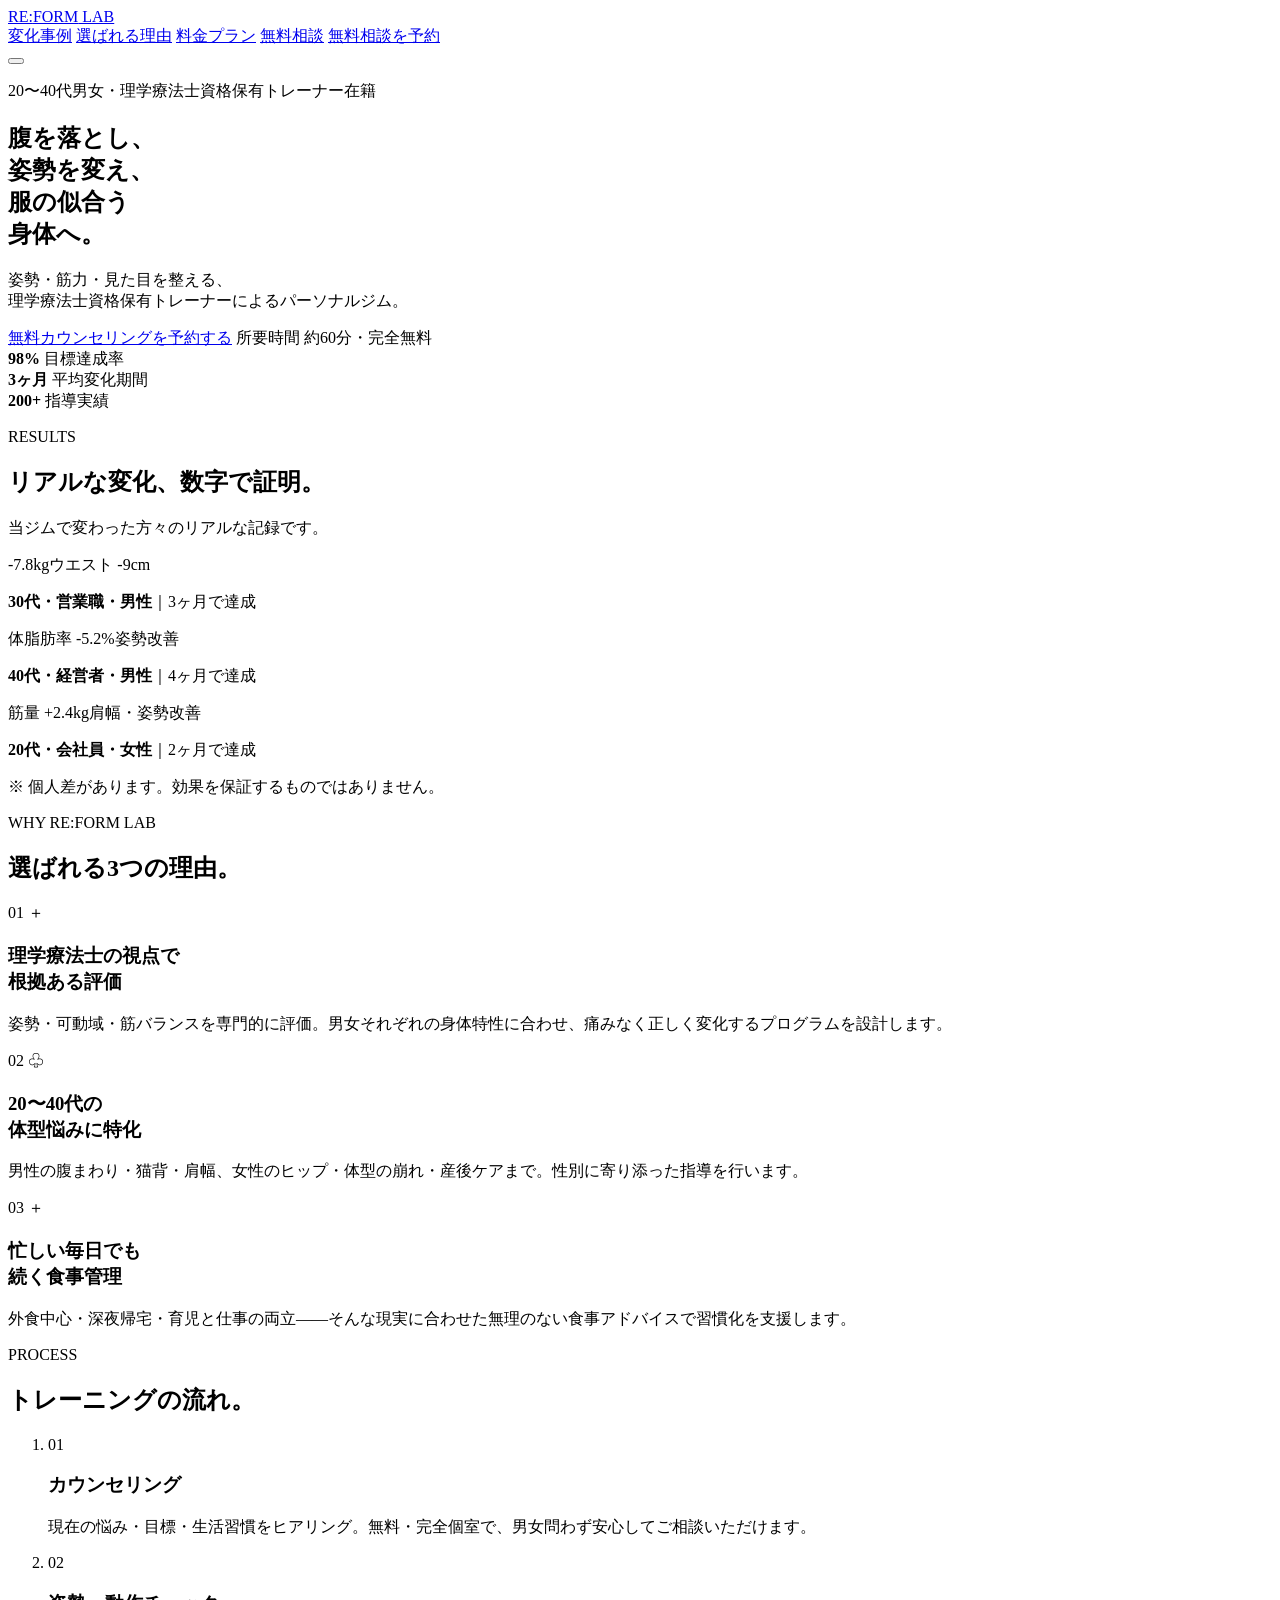
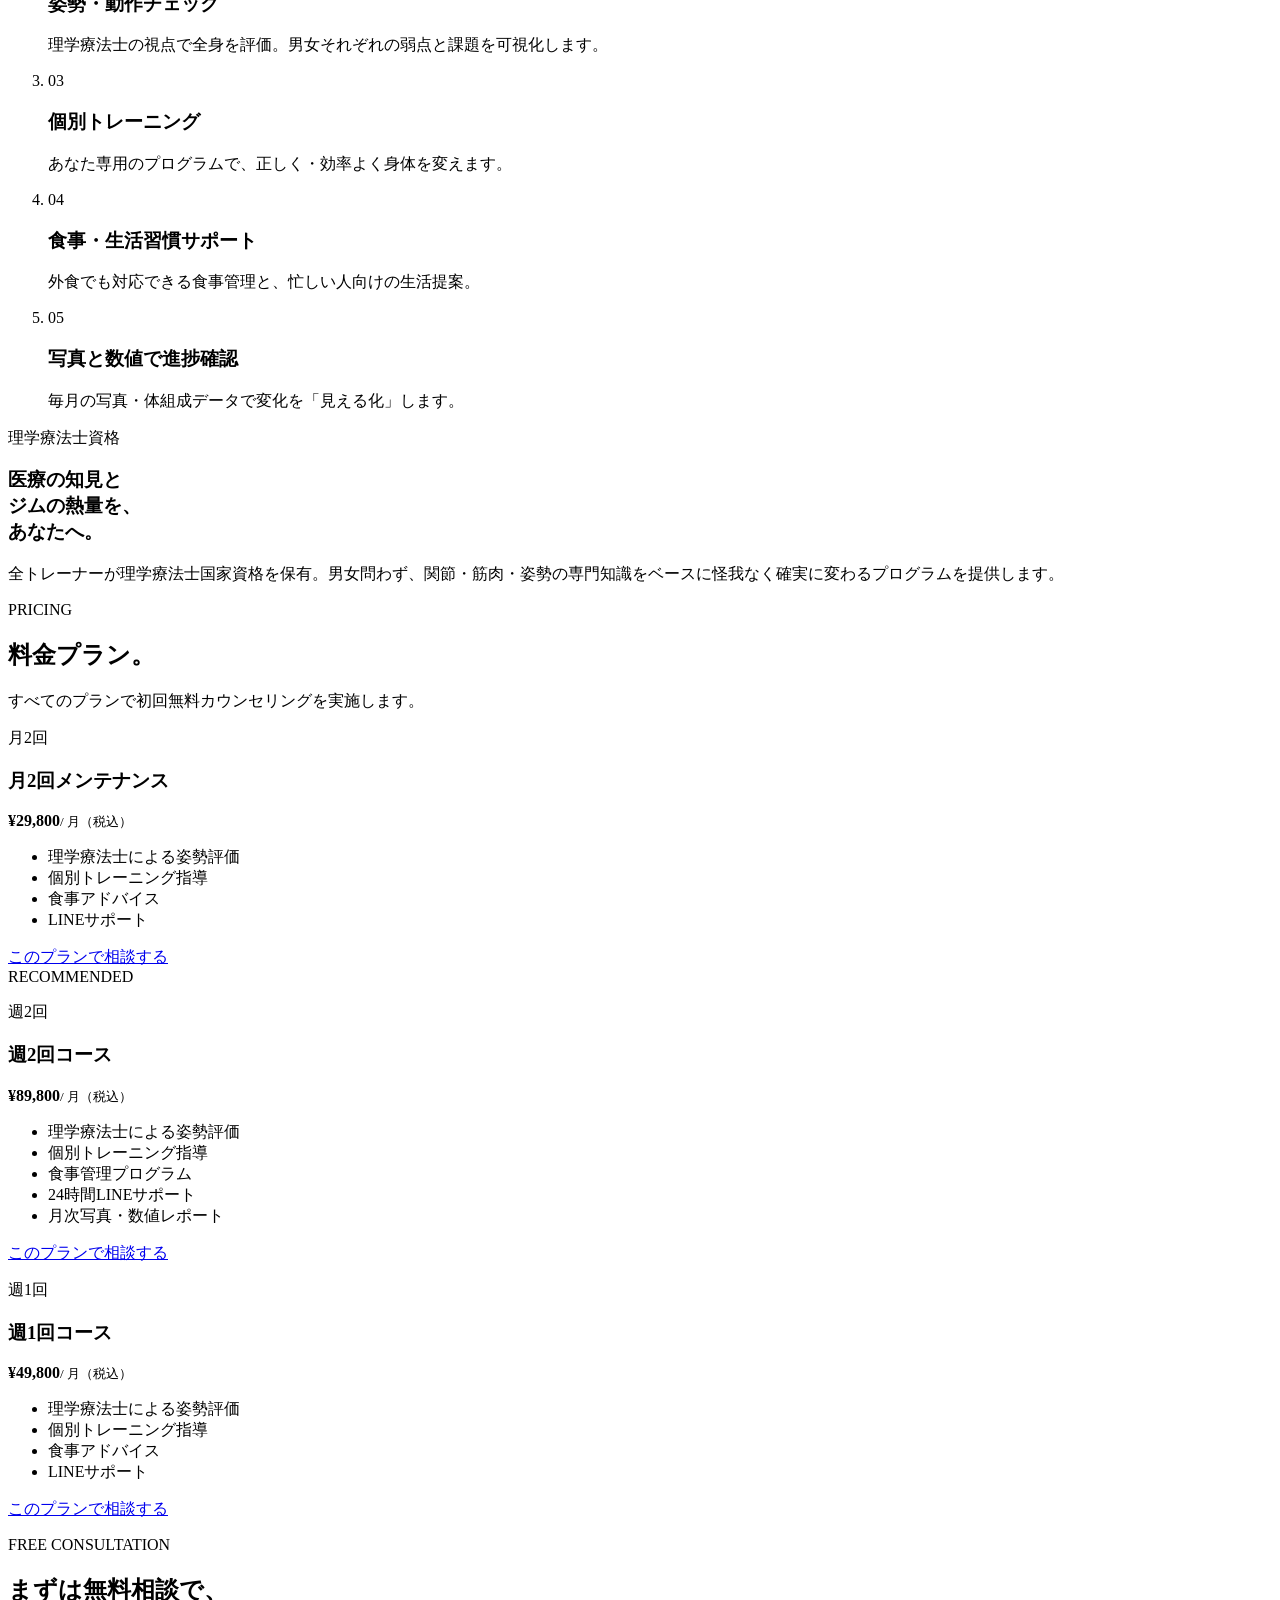
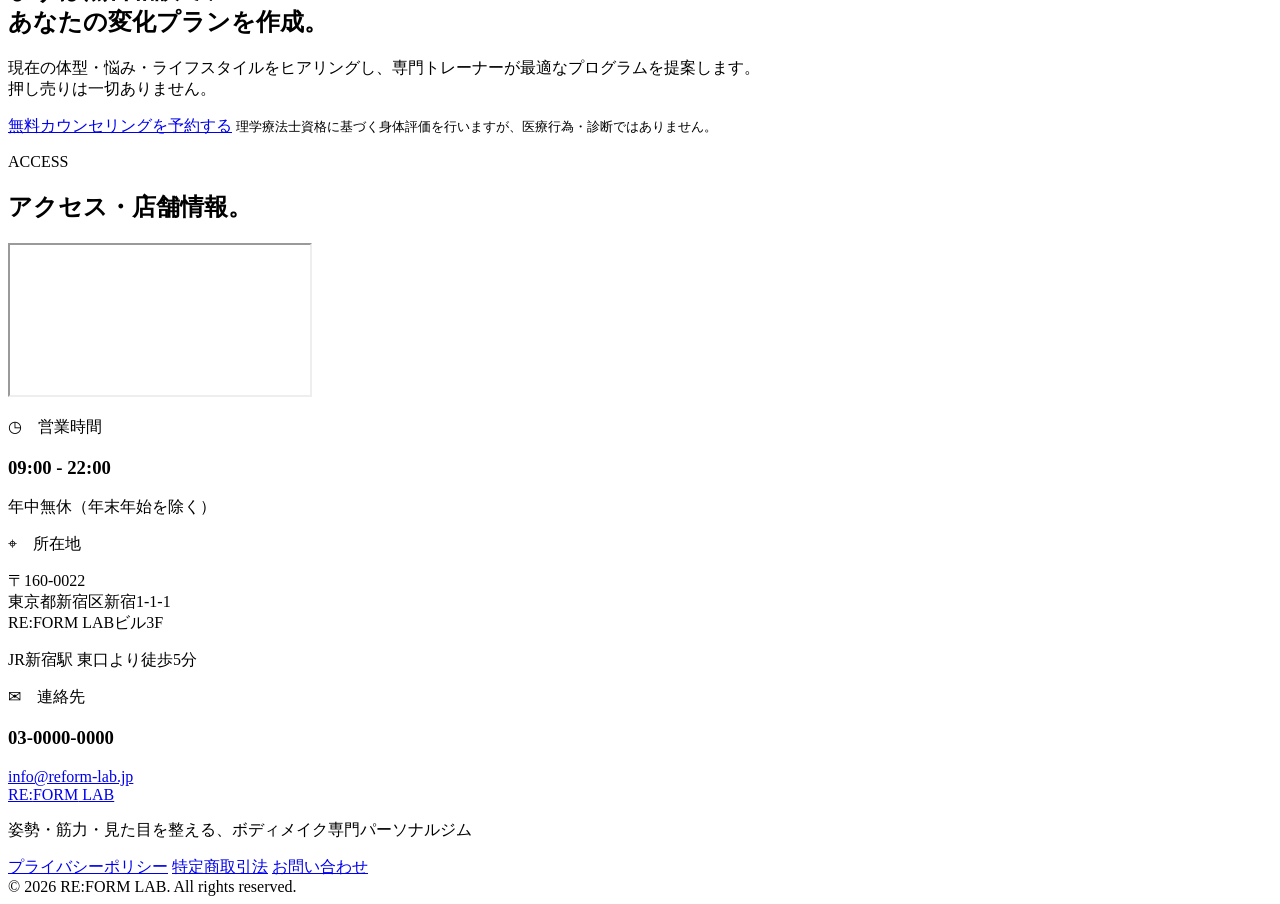
==== index.html @ 12fe6545 "Add files via upload" ====
<!DOCTYPE html>
<html lang="ja">
<head>
  <meta charset="UTF-8">
  <meta name="viewport" content="width=device-width, initial-scale=1.0">
  <title>RE:FORM LAB | パーソナルジム</title>
  <meta name="description" content="姿勢・筋力・見た目を整える、理学療法士資格保有トレーナーによるパーソナルジム。">
  <link rel="preconnect" href="https://fonts.googleapis.com">
  <link rel="preconnect" href="https://fonts.gstatic.com" crossorigin>
  <link href="https://fonts.googleapis.com/css2?family=Noto+Sans+JP:wght@400;500;700;900&display=swap" rel="stylesheet">
  <link rel="stylesheet" href="css/style.css">
</head>

<body>
  <header class="header">
    <div class="header-inner">
      <a class="logo" href="#top">RE:<span>FORM</span> LAB</a>

      <nav class="nav" id="nav">
        <a href="#results">変化事例</a>
        <a href="#reasons">選ばれる理由</a>
        <a href="#pricing">料金プラン</a>
        <a href="#access">無料相談</a>
        <a class="header-cta" href="#contact">無料相談を予約</a>
      </nav>

      <button class="menu-button" id="menuButton" aria-label="メニューを開く" aria-expanded="false">
        <span></span><span></span><span></span>
      </button>
    </div>
  </header>

  <main id="top">
    <!-- HERO -->
    <section class="hero">
      <div class="hero-overlay"></div>
      <div class="container hero-content">
        <p class="hero-label">20〜40代男女・理学療法士資格保有トレーナー在籍</p>
        <h1>
          腹を落とし、<br>
          姿勢を変え、<br>
          <span>服の似合う</span><br>
          身体へ。
        </h1>
        <p class="hero-text">
          姿勢・筋力・見た目を整える、<br>
          理学療法士資格保有トレーナーによるパーソナルジム。
        </p>
        <div class="hero-actions">
          <a class="button button-primary" href="#contact">無料カウンセリングを予約する</a>
          <span>所要時間 約60分・完全無料</span>
        </div>

        <div class="stats">
          <div>
            <strong>98%</strong>
            <span>目標達成率</span>
          </div>
          <div>
            <strong>3ヶ月</strong>
            <span>平均変化期間</span>
          </div>
          <div>
            <strong>200+</strong>
            <span>指導実績</span>
          </div>
        </div>
      </div>
    </section>

    <!-- RESULTS -->
    <section class="section" id="results">
      <div class="container">
        <p class="section-label">RESULTS</p>
        <h2>リアルな変化、数字で証明。</h2>
        <p class="section-lead">当ジムで変わった方々のリアルな記録です。</p>

        <div class="results-grid">
          <article class="result-card result-1">
            <div class="result-image"></div>
            <div class="result-content">
              <div class="badges">
                <span>-7.8kg</span><span>ウエスト -9cm</span>
              </div>
              <p><b>30代・営業職・男性</b>｜3ヶ月で達成</p>
            </div>
          </article>

          <article class="result-card result-2">
            <div class="result-image"></div>
            <div class="result-content">
              <div class="badges">
                <span>体脂肪率 -5.2%</span><span>姿勢改善</span>
              </div>
              <p><b>40代・経営者・男性</b>｜4ヶ月で達成</p>
            </div>
          </article>

          <article class="result-card result-3">
            <div class="result-image"></div>
            <div class="result-content">
              <div class="badges">
                <span>筋量 +2.4kg</span><span>肩幅・姿勢改善</span>
              </div>
              <p><b>20代・会社員・女性</b>｜2ヶ月で達成</p>
            </div>
          </article>
        </div>

        <p class="note">※ 個人差があります。効果を保証するものではありません。</p>
      </div>
    </section>

    <!-- REASONS -->
    <section class="section section-dark" id="reasons">
      <div class="container">
        <p class="section-label">WHY RE:FORM LAB</p>
        <h2>選ばれる3つの理由。</h2>

        <div class="reason-grid">
          <article class="reason-card">
            <span class="reason-number">01</span>
            <span class="reason-icon">＋</span>
            <h3>理学療法士の視点で<br>根拠ある評価</h3>
            <p>姿勢・可動域・筋バランスを専門的に評価。男女それぞれの身体特性に合わせ、痛みなく正しく変化するプログラムを設計します。</p>
          </article>

          <article class="reason-card">
            <span class="reason-number">02</span>
            <span class="reason-icon">♧</span>
            <h3>20〜40代の<br>体型悩みに特化</h3>
            <p>男性の腹まわり・猫背・肩幅、女性のヒップ・体型の崩れ・産後ケアまで。性別に寄り添った指導を行います。</p>
          </article>

          <article class="reason-card">
            <span class="reason-number">03</span>
            <span class="reason-icon">＋</span>
            <h3>忙しい毎日でも<br>続く食事管理</h3>
            <p>外食中心・深夜帰宅・育児と仕事の両立――そんな現実に合わせた無理のない食事アドバイスで習慣化を支援します。</p>
          </article>
        </div>
      </div>
    </section>

    <!-- PROCESS -->
    <section class="section" id="process">
      <div class="container process-wrap">
        <p class="section-label">PROCESS</p>
        <h2>トレーニングの流れ。</h2>

        <ol class="process-list">
          <li class="process-item active">
            <span class="process-number">01</span>
            <div><h3>カウンセリング</h3><p>現在の悩み・目標・生活習慣をヒアリング。無料・完全個室で、男女問わず安心してご相談いただけます。</p></div>
          </li>
          <li class="process-item">
            <span class="process-number">02</span>
            <div><h3>姿勢・動作チェック</h3><p>理学療法士の視点で全身を評価。男女それぞれの弱点と課題を可視化します。</p></div>
          </li>
          <li class="process-item">
            <span class="process-number">03</span>
            <div><h3>個別トレーニング</h3><p>あなた専用のプログラムで、正しく・効率よく身体を変えます。</p></div>
          </li>
          <li class="process-item">
            <span class="process-number">04</span>
            <div><h3>食事・生活習慣サポート</h3><p>外食でも対応できる食事管理と、忙しい人向けの生活提案。</p></div>
          </li>
          <li class="process-item">
            <span class="process-number">05</span>
            <div><h3>写真と数値で進捗確認</h3><p>毎月の写真・体組成データで変化を「見える化」します。</p></div>
          </li>
        </ol>

        <div class="expert-card">
          <div class="expert-image"></div>
          <div class="expert-text">
            <p class="small-label">理学療法士資格</p>
            <h3>医療の知見と<br>ジムの熱量を、<br>あなたへ。</h3>
            <p>全トレーナーが理学療法士国家資格を保有。男女問わず、関節・筋肉・姿勢の専門知識をベースに怪我なく確実に変わるプログラムを提供します。</p>
          </div>
        </div>
      </div>
    </section>

    <!-- PRICING -->
    <section class="section section-gray" id="pricing">
      <div class="container">
        <p class="section-label">PRICING</p>
        <h2>料金プラン。</h2>
        <p class="section-lead">すべてのプランで初回無料カウンセリングを実施します。</p>

        <div class="pricing-grid">
          <article class="price-card">
            <p>月2回</p>
            <h3>月2回メンテナンス</h3>
            <strong>¥29,800</strong><small>/ 月（税込）</small>
            <ul>
              <li>理学療法士による姿勢評価</li>
              <li>個別トレーニング指導</li>
              <li>食事アドバイス</li>
              <li>LINEサポート</li>
            </ul>
            <a class="button button-primary" href="#contact">このプランで相談する</a>
          </article>

          <article class="price-card recommended">
            <span class="recommend">RECOMMENDED</span>
            <p>週2回</p>
            <h3>週2回コース</h3>
            <strong>¥89,800</strong><small>/ 月（税込）</small>
            <ul>
              <li>理学療法士による姿勢評価</li>
              <li>個別トレーニング指導</li>
              <li>食事管理プログラム</li>
              <li>24時間LINEサポート</li>
              <li>月次写真・数値レポート</li>
            </ul>
            <a class="button button-dark" href="#contact">このプランで相談する</a>
          </article>

          <article class="price-card">
            <p>週1回</p>
            <h3>週1回コース</h3>
            <strong>¥49,800</strong><small>/ 月（税込）</small>
            <ul>
              <li>理学療法士による姿勢評価</li>
              <li>個別トレーニング指導</li>
              <li>食事アドバイス</li>
              <li>LINEサポート</li>
            </ul>
            <a class="button button-primary" href="#contact">このプランで相談する</a>
          </article>
        </div>
      </div>
    </section>

    <!-- CTA -->
    <section class="cta-section" id="contact">
      <div class="cta-overlay"></div>
      <div class="container cta-content">
        <p class="section-label">FREE CONSULTATION</p>
        <h2>まずは無料相談で、<br>あなたの変化プランを作成。</h2>
        <p>現在の体型・悩み・ライフスタイルをヒアリングし、専門トレーナーが最適なプログラムを提案します。<br>押し売りは一切ありません。</p>
        <a class="button button-primary" href="mailto:info@reform-lab.jp">無料カウンセリングを予約する</a>
        <small>理学療法士資格に基づく身体評価を行いますが、医療行為・診断ではありません。</small>
      </div>
    </section>

    <!-- ACCESS -->
    <section class="section" id="access">
      <div class="container">
        <p class="section-label">ACCESS</p>
        <h2>アクセス・店舗情報。</h2>

        <div class="access-grid">
          <div class="map">
            <iframe
              title="RE:FORM LAB 周辺地図"
              src="https://www.google.com/maps?q=東京都新宿区新宿1-1-1&output=embed"
              loading="lazy">
            </iframe>
          </div>

          <div class="access-info">
            <div class="info-block">
              <p class="info-label">◷　営業時間</p>
              <h3>09:00 - 22:00</h3>
              <p>年中無休（年末年始を除く）</p>
            </div>
            <div class="info-block">
              <p class="info-label">⌖　所在地</p>
              <p class="address">〒160-0022<br>東京都新宿区新宿1-1-1<br>RE:FORM LABビル3F</p>
              <p>JR新宿駅 東口より徒歩5分</p>
            </div>
            <div class="info-block">
              <p class="info-label">✉　連絡先</p>
              <h3>03-0000-0000</h3>
              <a href="mailto:info@reform-lab.jp">info@reform-lab.jp</a>
            </div>
          </div>
        </div>
      </div>
    </section>
  </main>

  <footer class="footer">
    <div class="container footer-inner">
      <div>
        <a class="logo" href="#top">RE:<span>FORM</span> LAB</a>
        <p>姿勢・筋力・見た目を整える、ボディメイク専門パーソナルジム</p>
      </div>
      <nav>
        <a href="#">プライバシーポリシー</a>
        <a href="#">特定商取引法</a>
        <a href="#contact">お問い合わせ</a>
      </nav>
    </div>
    <div class="container copyright">© 2026 RE:FORM LAB. All rights reserved.</div>
  </footer>

  <script src="js/script.js"></script>
</body>
</html>
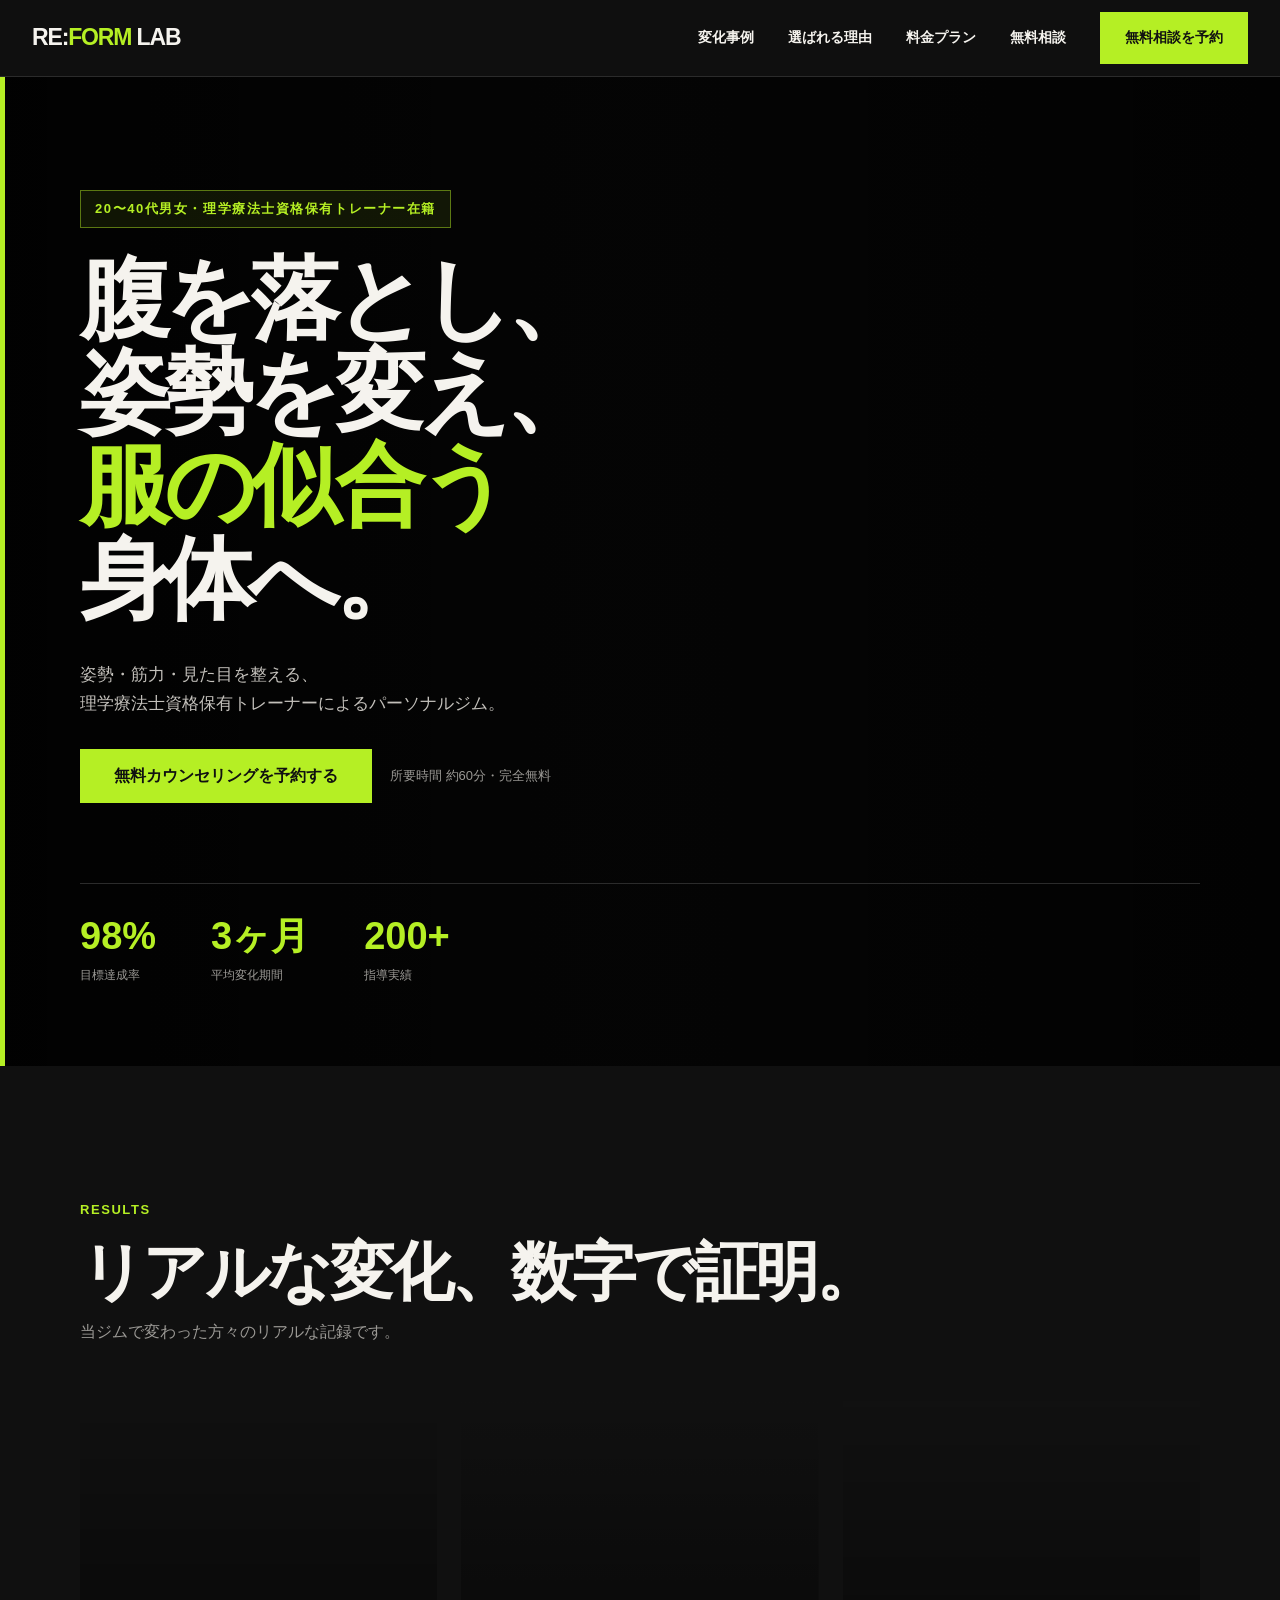
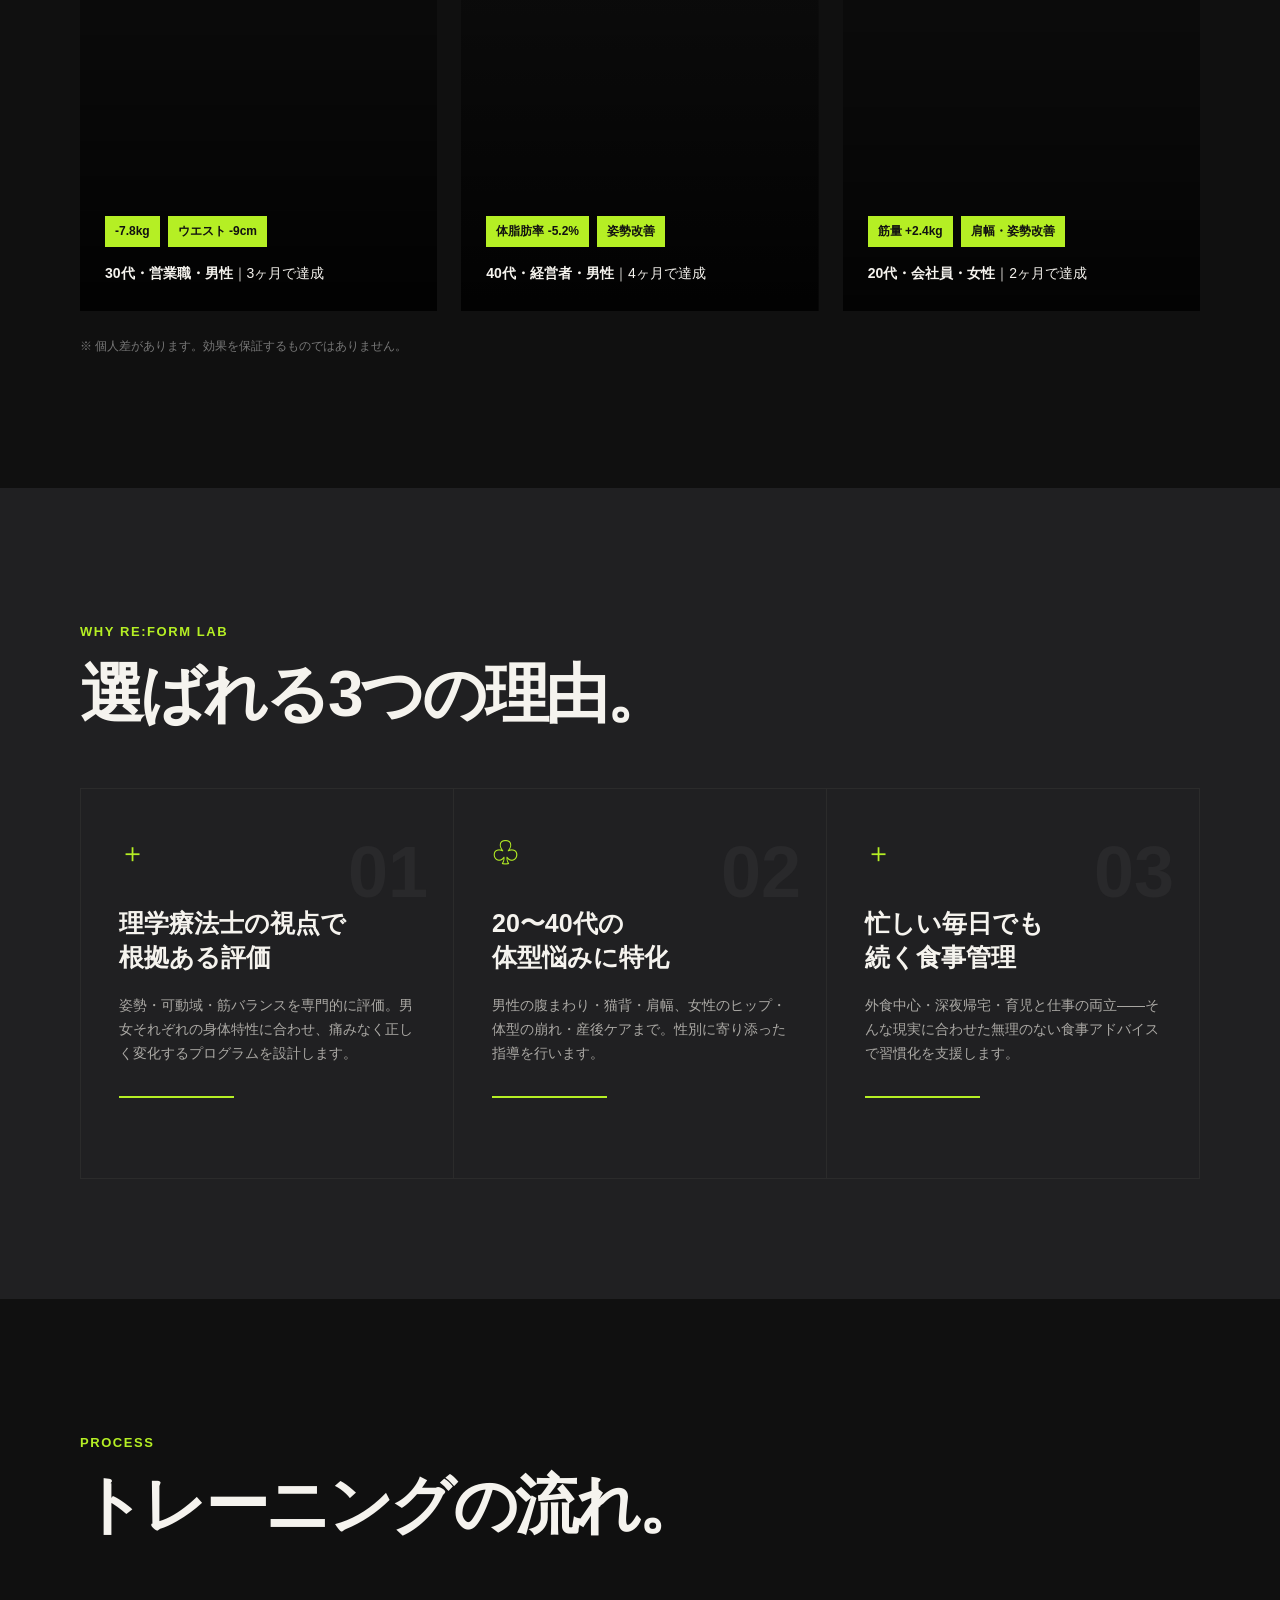
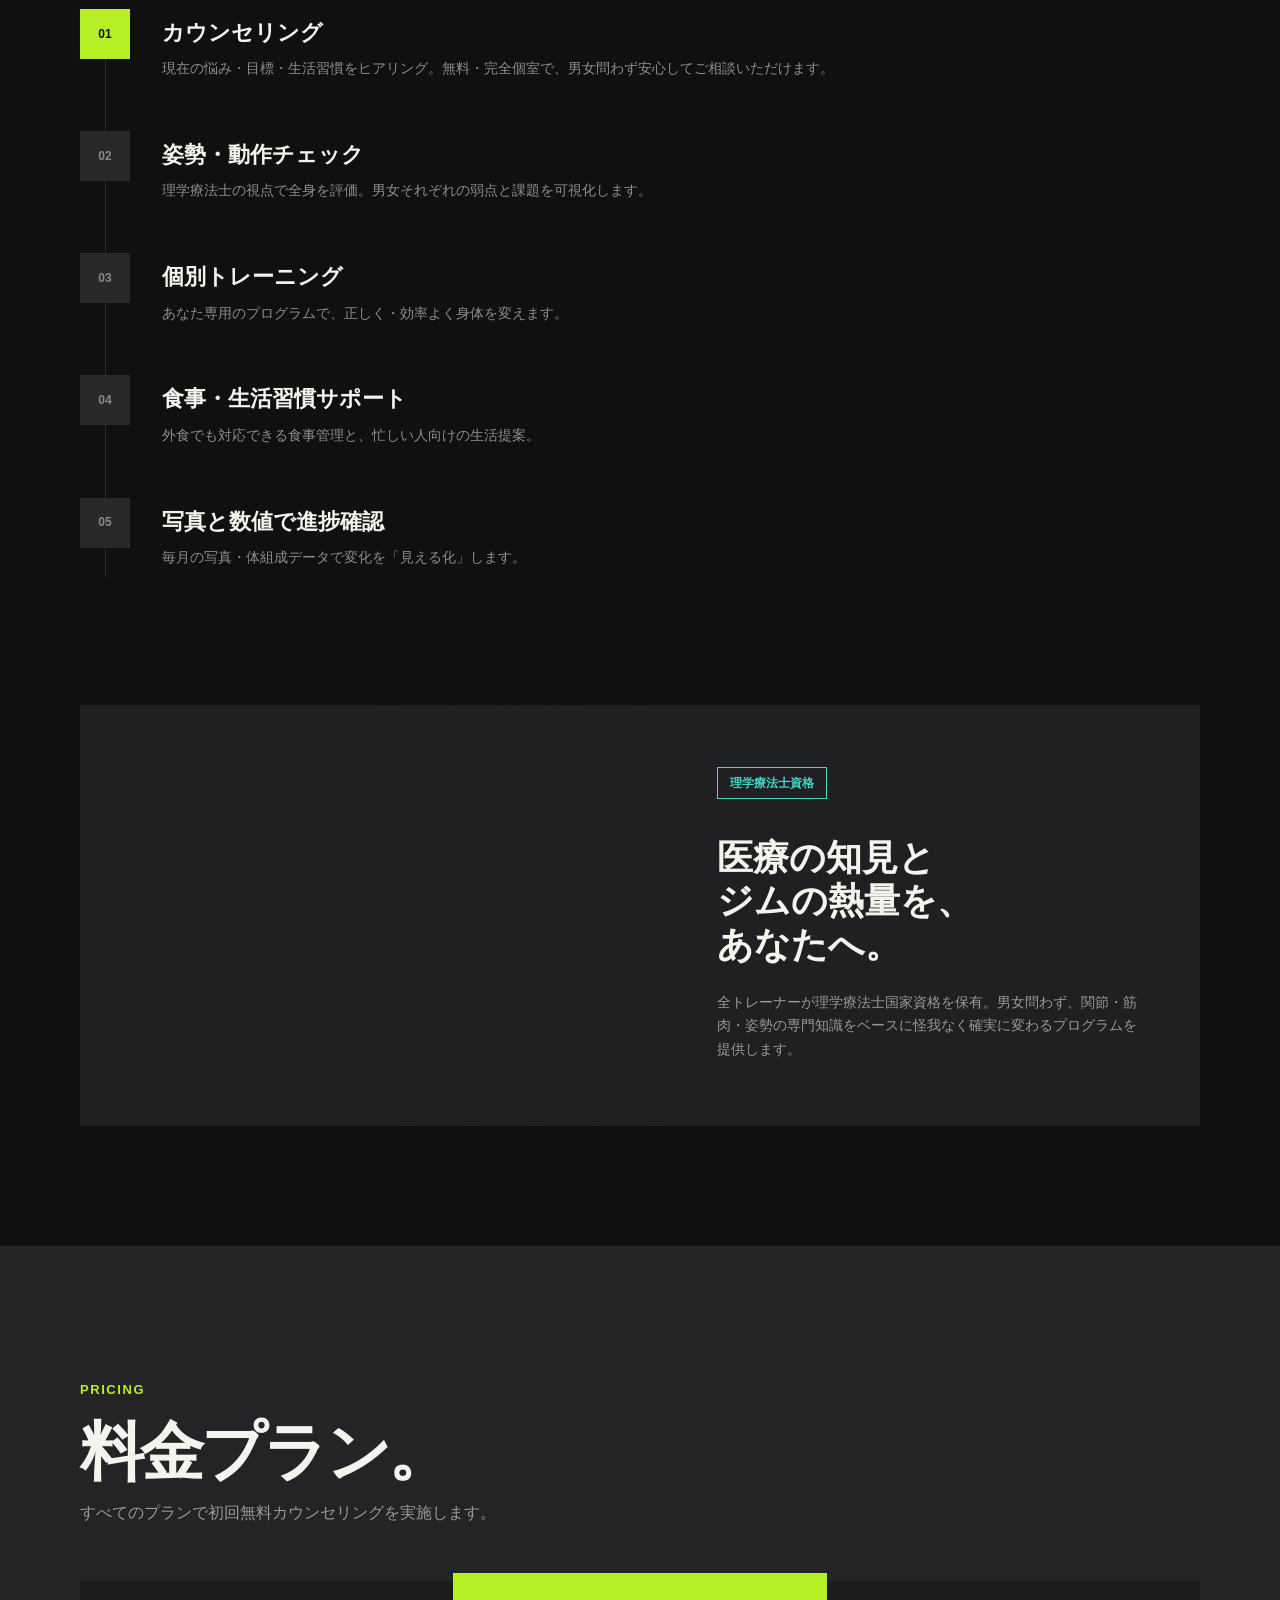
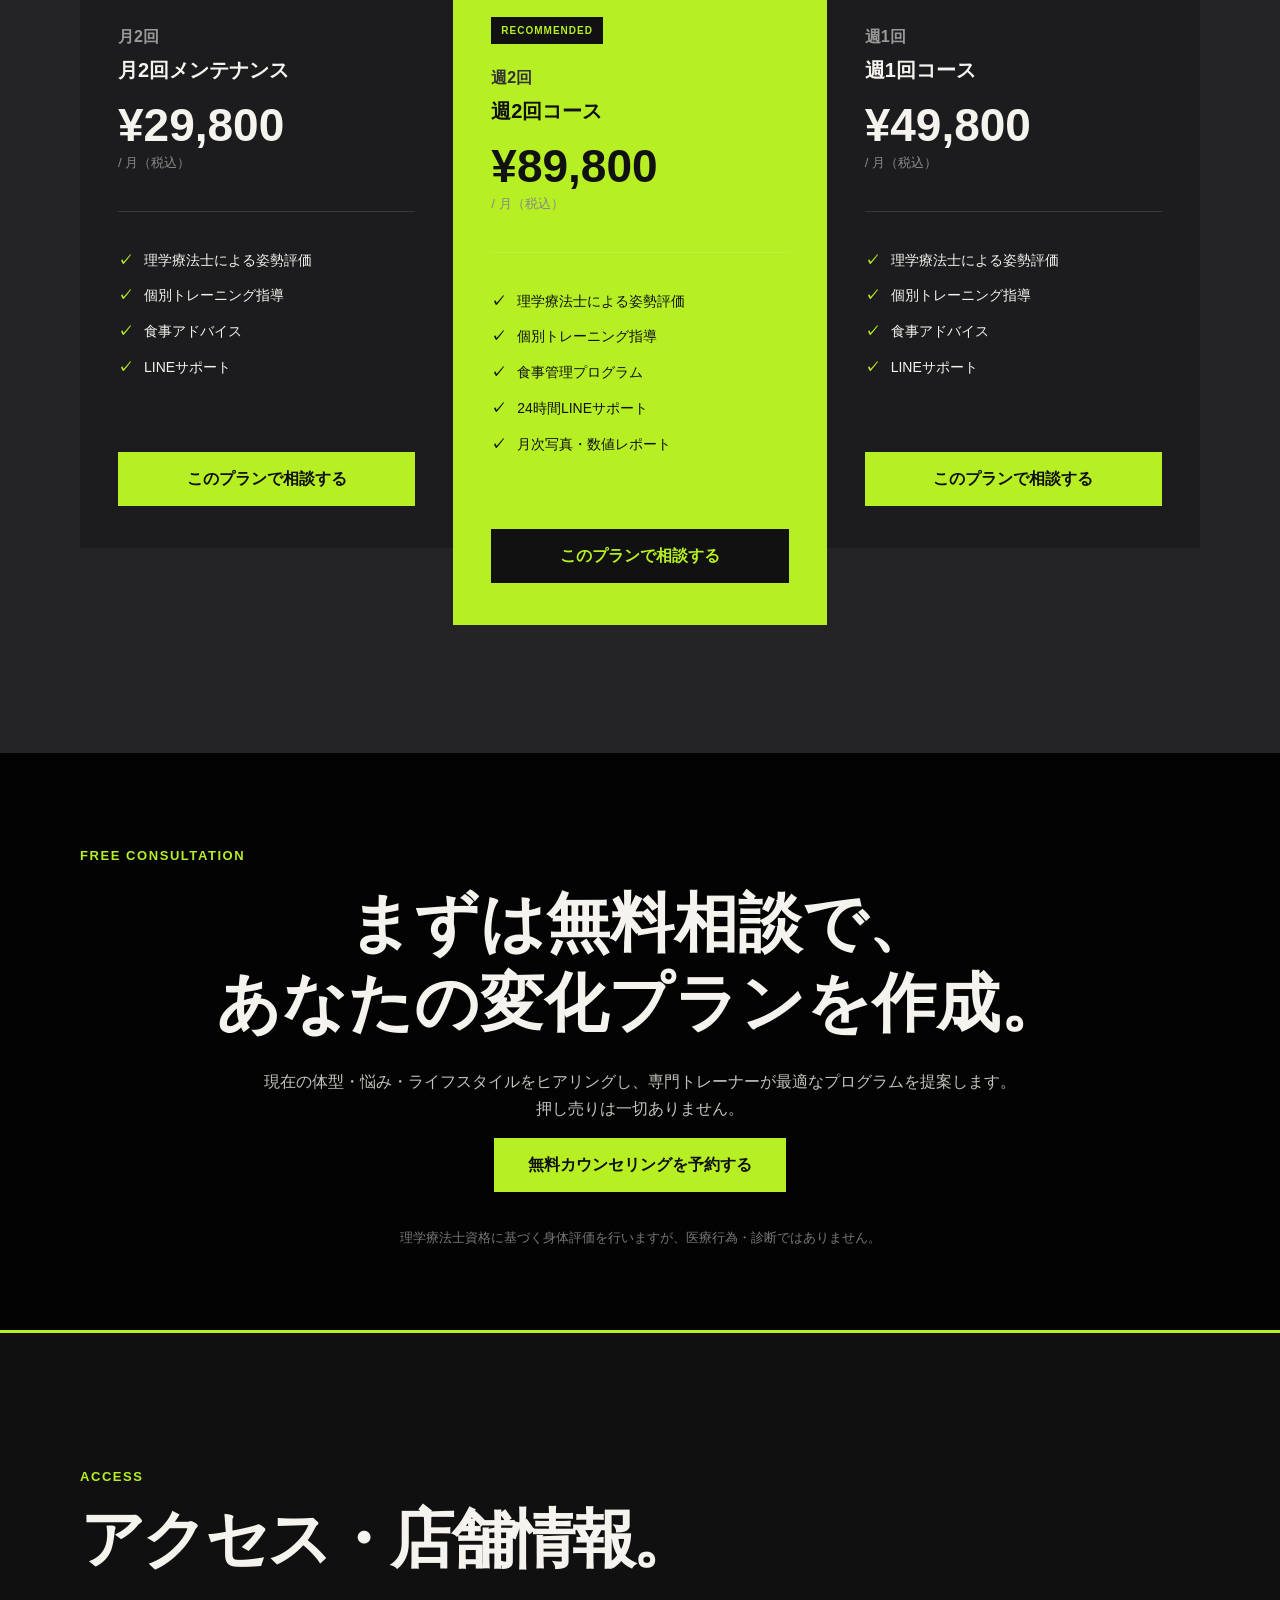
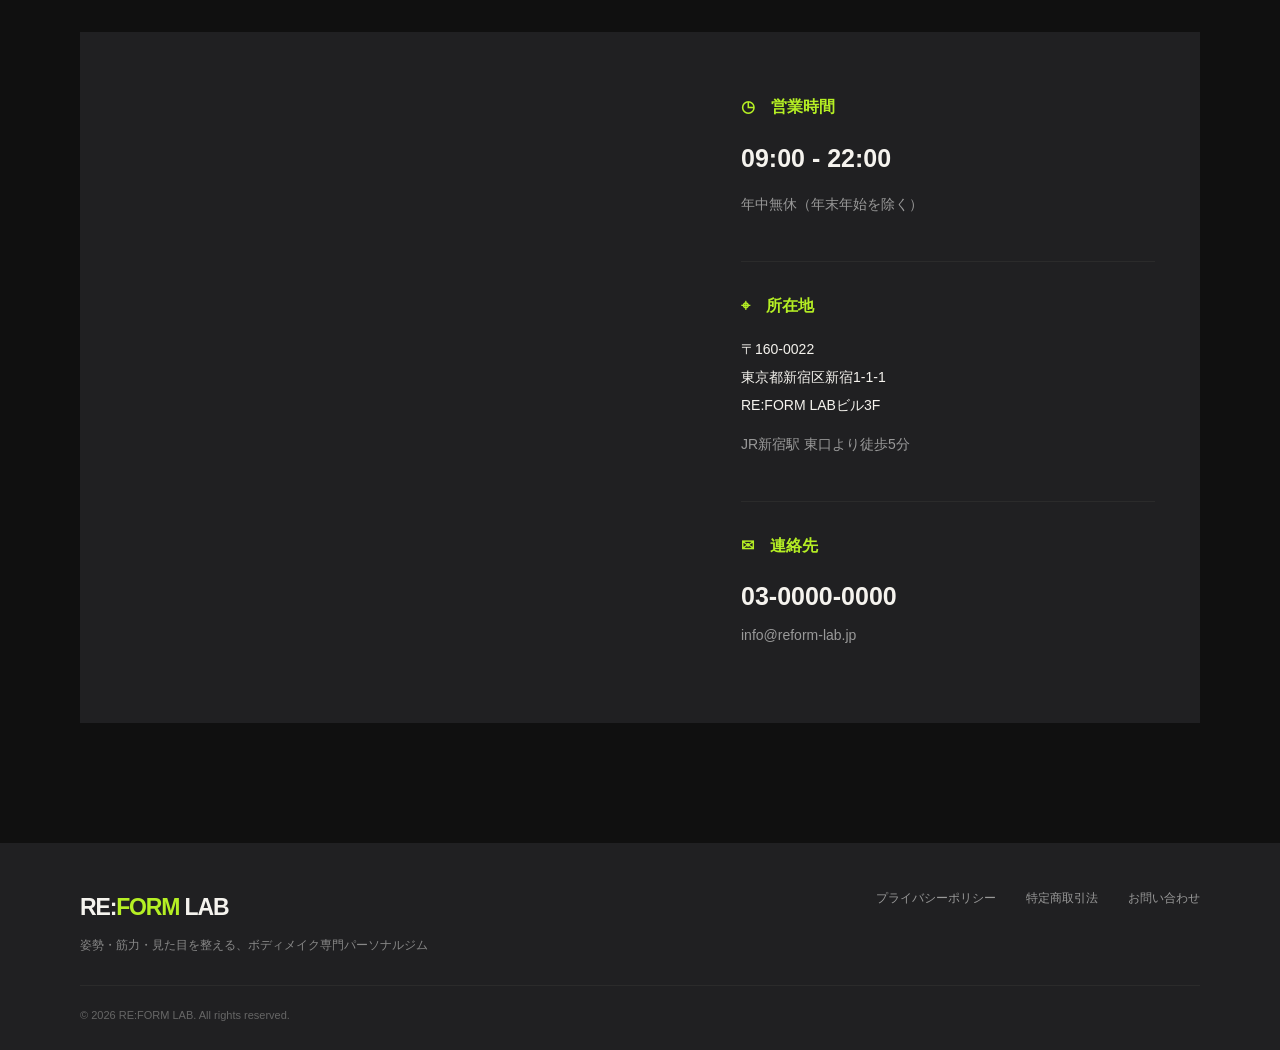
==== commit c34bea2e: "Fix CSS stylesheet path for GitHub Pages" ====
--- a/index.html
+++ b/index.html
@@ -8,7 +8,7 @@
   <link rel="preconnect" href="https://fonts.googleapis.com">
   <link rel="preconnect" href="https://fonts.gstatic.com" crossorigin>
   <link href="https://fonts.googleapis.com/css2?family=Noto+Sans+JP:wght@400;500;700;900&display=swap" rel="stylesheet">
-  <link rel="stylesheet" href="css/style.css">
+  <link rel="stylesheet" href="style.css">
 </head>
 
 <body>
--- a/style.css
+++ b/style.css
@@ -0,0 +1,873 @@
+@charset "UTF-8";
+
+:root {
+  --black: #101010;
+  --dark: #151515;
+  --gray: #202022;
+  --line: #2b2b2b;
+  --white: #f5f3ee;
+  --muted: #9b9995;
+  --lime: #b5ef24;
+  --max: 1120px;
+}
+
+* {
+  box-sizing: border-box;
+}
+
+html {
+  scroll-behavior: smooth;
+}
+
+body {
+  margin: 0;
+  color: var(--white);
+  background: var(--black);
+  font-family: "Noto Sans JP", sans-serif;
+  line-height: 1.7;
+}
+
+a {
+  color: inherit;
+  text-decoration: none;
+}
+
+img {
+  max-width: 100%;
+}
+
+.header {
+  position: sticky;
+  top: 0;
+  z-index: 1000;
+  background: rgba(16, 16, 16, .96);
+  border-bottom: 1px solid var(--line);
+}
+
+.header-inner {
+  max-width: 1280px;
+  min-height: 76px;
+  margin: 0 auto;
+  padding: 0 32px;
+  display: flex;
+  align-items: center;
+  justify-content: space-between;
+}
+
+.logo {
+  font-size: 23px;
+  font-weight: 900;
+  letter-spacing: -.05em;
+}
+
+.logo span {
+  color: var(--lime);
+}
+
+.nav {
+  display: flex;
+  align-items: center;
+  gap: 34px;
+  font-size: 14px;
+  font-weight: 700;
+}
+
+.nav a {
+  transition: opacity .2s;
+}
+
+.nav a:hover {
+  opacity: .65;
+}
+
+.header-cta {
+  padding: 14px 25px;
+  color: #111;
+  background: var(--lime);
+}
+
+.menu-button {
+  display: none;
+  width: 42px;
+  height: 42px;
+  padding: 8px;
+  border: 0;
+  background: transparent;
+  cursor: pointer;
+}
+
+.menu-button span {
+  display: block;
+  height: 2px;
+  margin: 6px 0;
+  background: var(--white);
+}
+
+.container {
+  width: min(calc(100% - 64px), var(--max));
+  margin: 0 auto;
+}
+
+.hero {
+  position: relative;
+  min-height: 900px;
+  display: flex;
+  align-items: center;
+  overflow: hidden;
+  background:
+    linear-gradient(90deg, rgba(0,0,0,.92) 0%, rgba(0,0,0,.72) 48%, rgba(0,0,0,.88) 100%),
+    url("https://images.unsplash.com/photo-1534438327276-14e5300c3a48?auto=format&fit=crop&w=2000&q=85") center/cover;
+}
+
+.hero::before {
+  content: "";
+  position: absolute;
+  left: 0;
+  top: 0;
+  bottom: 0;
+  width: 5px;
+  background: var(--lime);
+}
+
+.hero-content {
+  position: relative;
+  z-index: 1;
+  padding: 100px 0 80px;
+}
+
+.hero-label,
+.section-label {
+  width: fit-content;
+  color: var(--lime);
+  font-size: 13px;
+  font-weight: 900;
+  letter-spacing: .12em;
+}
+
+.hero-label {
+  margin-bottom: 25px;
+  padding: 7px 14px;
+  border: 1px solid rgba(181,239,36,.45);
+  background: rgba(181,239,36,.08);
+}
+
+.hero h1 {
+  margin: 0;
+  max-width: 720px;
+  font-size: clamp(54px, 7vw, 92px);
+  line-height: 1.04;
+  letter-spacing: -.065em;
+  font-weight: 900;
+}
+
+.hero h1 span {
+  color: var(--lime);
+}
+
+.hero-text {
+  margin: 35px 0 30px;
+  color: #c3c0bb;
+  font-size: 17px;
+}
+
+.hero-actions {
+  display: flex;
+  align-items: center;
+  gap: 18px;
+}
+
+.hero-actions > span {
+  color: var(--muted);
+  font-size: 13px;
+}
+
+.button {
+  display: inline-flex;
+  min-height: 54px;
+  padding: 0 34px;
+  align-items: center;
+  justify-content: center;
+  border: 0;
+  font-weight: 900;
+  transition: transform .2s, opacity .2s;
+}
+
+.button:hover {
+  transform: translateY(-2px);
+  opacity: .9;
+}
+
+.button-primary {
+  color: #101010;
+  background: var(--lime);
+}
+
+.button-dark {
+  color: var(--lime);
+  background: #111;
+}
+
+.stats {
+  display: flex;
+  gap: 55px;
+  margin-top: 80px;
+  padding-top: 30px;
+  border-top: 1px solid var(--line);
+}
+
+.stats div {
+  display: flex;
+  flex-direction: column;
+}
+
+.stats strong {
+  color: var(--lime);
+  font-size: 38px;
+  line-height: 1.2;
+  font-weight: 900;
+}
+
+.stats span {
+  margin-top: 6px;
+  color: var(--muted);
+  font-size: 12px;
+}
+
+.section {
+  padding: 120px 0;
+  background: var(--black);
+}
+
+.section-dark {
+  background: #202022;
+}
+
+.section-gray {
+  background: #242426;
+}
+
+.section h2 {
+  margin: 8px 0 8px;
+  font-size: clamp(40px, 5vw, 68px);
+  line-height: 1.2;
+  letter-spacing: -.055em;
+  font-weight: 900;
+}
+
+.section-lead {
+  margin: 0 0 48px;
+  color: var(--muted);
+}
+
+.results-grid {
+  display: grid;
+  grid-template-columns: repeat(3, 1fr);
+  gap: 24px;
+  margin-top: 55px;
+}
+
+.result-card {
+  min-height: 510px;
+  position: relative;
+  overflow: hidden;
+  background: #111;
+}
+
+.result-image {
+  position: absolute;
+  inset: 0;
+  background-position: center;
+  background-size: cover;
+  transition: transform .4s;
+}
+
+.result-card:hover .result-image {
+  transform: scale(1.04);
+}
+
+.result-1 .result-image {
+  background-image: linear-gradient(to top, rgba(0,0,0,.9), rgba(0,0,0,.05)), url("https://images.unsplash.com/photo-1583454110551-21f2fa2afe61?auto=format&fit=crop&w=1000&q=85");
+}
+
+.result-2 .result-image {
+  background-image: linear-gradient(to top, rgba(0,0,0,.9), rgba(0,0,0,.05)), url("https://images.unsplash.com/photo-1581009146145-b5ef050c2e1a?auto=format&fit=crop&w=1000&q=85");
+}
+
+.result-3 .result-image {
+  background-image: linear-gradient(to top, rgba(0,0,0,.82), rgba(0,0,0,.02)), url("https://images.unsplash.com/photo-1518611012118-696072aa579a?auto=format&fit=crop&w=1000&q=85");
+}
+
+.result-content {
+  position: absolute;
+  left: 25px;
+  right: 25px;
+  bottom: 25px;
+}
+
+.badges {
+  display: flex;
+  flex-wrap: wrap;
+  gap: 8px;
+}
+
+.badges span {
+  padding: 5px 10px;
+  color: #111;
+  background: var(--lime);
+  font-size: 12px;
+  font-weight: 900;
+}
+
+.result-content p {
+  margin: 15px 0 0;
+  font-size: 14px;
+}
+
+.note {
+  margin-top: 25px;
+  color: #777;
+  font-size: 12px;
+}
+
+.reason-grid {
+  display: grid;
+  grid-template-columns: repeat(3, 1fr);
+  margin-top: 55px;
+  border-top: 1px solid var(--line);
+  border-left: 1px solid var(--line);
+}
+
+.reason-card {
+  position: relative;
+  min-height: 390px;
+  padding: 42px 38px;
+  border-right: 1px solid var(--line);
+  border-bottom: 1px solid var(--line);
+}
+
+.reason-number {
+  position: absolute;
+  top: 22px;
+  right: 25px;
+  color: #29292b;
+  font-size: 72px;
+  font-weight: 900;
+}
+
+.reason-icon {
+  position: relative;
+  display: block;
+  width: 32px;
+  color: var(--lime);
+  font-size: 27px;
+}
+
+.reason-card h3 {
+  position: relative;
+  margin: 30px 0 20px;
+  font-size: 25px;
+  line-height: 1.35;
+}
+
+.reason-card p {
+  color: #aaa8a4;
+  font-size: 14px;
+}
+
+.reason-card::after {
+  content: "";
+  display: block;
+  width: 115px;
+  height: 2px;
+  margin-top: 30px;
+  background: var(--lime);
+}
+
+.process-wrap {
+  max-width: 1120px;
+}
+
+.process-list {
+  position: relative;
+  margin: 50px 0 100px;
+  padding: 0;
+  list-style: none;
+}
+
+.process-list::before {
+  content: "";
+  position: absolute;
+  left: 25px;
+  top: 28px;
+  bottom: 28px;
+  width: 1px;
+  background: var(--line);
+}
+
+.process-item {
+  position: relative;
+  display: grid;
+  grid-template-columns: 54px 1fr;
+  gap: 28px;
+  padding: 15px 0 35px;
+}
+
+.process-number {
+  position: relative;
+  z-index: 1;
+  width: 50px;
+  height: 50px;
+  display: grid;
+  place-items: center;
+  color: #888;
+  background: #29292b;
+  font-size: 12px;
+  font-weight: 900;
+}
+
+.process-item.active .process-number {
+  color: #111;
+  background: var(--lime);
+}
+
+.process-item h3 {
+  margin: 5px 0 6px;
+  font-size: 22px;
+}
+
+.process-item p {
+  margin: 0;
+  color: #8f8d89;
+  font-size: 14px;
+}
+
+.expert-card {
+  display: grid;
+  grid-template-columns: 1.1fr 1fr;
+  min-height: 410px;
+  background: #202022;
+}
+
+.expert-image {
+  min-height: 410px;
+  background:
+    linear-gradient(90deg, transparent 50%, rgba(32,32,34,.15)),
+    url("https://images.unsplash.com/photo-1583454110551-21f2fa2afe61?auto=format&fit=crop&w=1400&q=85") center/cover;
+}
+
+.expert-text {
+  padding: 50px;
+}
+
+.small-label {
+  display: inline-block;
+  padding: 5px 12px;
+  color: #42d8c5;
+  border: 1px solid #42d8c5;
+  font-size: 12px;
+  font-weight: 700;
+}
+
+.expert-text h3 {
+  margin: 25px 0;
+  font-size: 36px;
+  line-height: 1.2;
+}
+
+.expert-text > p:last-child {
+  color: #999;
+  font-size: 14px;
+}
+
+.pricing-grid {
+  display: grid;
+  grid-template-columns: repeat(3, 1fr);
+  align-items: start;
+  margin-top: 55px;
+}
+
+.price-card {
+  padding: 42px 38px;
+  background: #1c1c1e;
+}
+
+.price-card.recommended {
+  color: #111;
+  background: var(--lime);
+  transform: translateY(-8px);
+}
+
+.price-card p {
+  margin: 0;
+  color: #999;
+  font-weight: 700;
+}
+
+.recommended p,
+.recommended small {
+  color: #333;
+}
+
+.price-card h3 {
+  margin: 3px 0 5px;
+  font-size: 20px;
+}
+
+.price-card strong {
+  display: block;
+  margin-top: 15px;
+  font-size: 46px;
+  line-height: 1;
+  font-weight: 900;
+}
+
+.price-card small {
+  color: #888;
+}
+
+.price-card ul {
+  margin: 35px 0;
+  padding: 25px 0;
+  border-top: 1px solid rgba(255,255,255,.12);
+  list-style: none;
+}
+
+.price-card li {
+  margin: 12px 0;
+  font-size: 14px;
+}
+
+.price-card li::before {
+  content: "✓";
+  margin-right: 12px;
+  color: var(--lime);
+  font-weight: 900;
+}
+
+.recommended li::before {
+  color: #111;
+}
+
+.recommend {
+  display: inline-block;
+  margin-bottom: 20px;
+  padding: 5px 10px;
+  color: var(--lime);
+  background: #111;
+  font-size: 10px;
+  font-weight: 900;
+  letter-spacing: .1em;
+}
+
+.price-card .button {
+  width: 100%;
+}
+
+.cta-section {
+  position: relative;
+  min-height: 580px;
+  display: grid;
+  place-items: center;
+  text-align: center;
+  overflow: hidden;
+  border-bottom: 3px solid var(--lime);
+  background: url("https://images.unsplash.com/photo-1581009146145-b5ef050c2e1a?auto=format&fit=crop&w=2000&q=85") center/cover;
+}
+
+.cta-overlay {
+  position: absolute;
+  inset: 0;
+  background: rgba(0,0,0,.82);
+}
+
+.cta-content {
+  position: relative;
+  z-index: 1;
+}
+
+.cta-content h2 {
+  margin: 15px 0 25px;
+  font-size: clamp(40px, 5vw, 65px);
+  line-height: 1.25;
+  font-weight: 900;
+}
+
+.cta-content > p:not(.section-label) {
+  color: #c5c2bd;
+}
+
+.cta-content small {
+  display: block;
+  margin-top: 35px;
+  color: #777;
+}
+
+.access-grid {
+  display: grid;
+  grid-template-columns: 1.1fr .9fr;
+  margin-top: 55px;
+  background: #202022;
+}
+
+.map {
+  min-height: 500px;
+}
+
+.map iframe {
+  width: 100%;
+  height: 100%;
+  min-height: 500px;
+  border: 0;
+  filter: grayscale(1);
+}
+
+.access-info {
+  padding: 45px;
+}
+
+.info-block {
+  padding: 0 0 30px;
+  margin-bottom: 30px;
+  border-bottom: 1px solid var(--line);
+}
+
+.info-block:last-child {
+  margin-bottom: 0;
+  border-bottom: 0;
+}
+
+.info-label {
+  color: var(--lime);
+  font-weight: 900;
+}
+
+.info-block h3 {
+  margin: 15px 0 3px;
+  font-size: 25px;
+}
+
+.info-block p:not(.info-label),
+.info-block a {
+  color: #999;
+  font-size: 14px;
+}
+
+.address {
+  color: var(--white) !important;
+  line-height: 2;
+}
+
+.footer {
+  padding: 45px 0 25px;
+  background: #202022;
+}
+
+.footer-inner {
+  display: flex;
+  justify-content: space-between;
+  gap: 30px;
+  padding-bottom: 30px;
+  border-bottom: 1px solid var(--line);
+}
+
+.footer p {
+  margin: 8px 0 0;
+  color: #888;
+  font-size: 12px;
+}
+
+.footer nav {
+  display: flex;
+  gap: 30px;
+  color: #999;
+  font-size: 12px;
+}
+
+.copyright {
+  padding-top: 20px;
+  color: #666;
+  font-size: 11px;
+}
+
+/* tablet */
+@media (max-width: 900px) {
+  .nav {
+    gap: 18px;
+  }
+
+  .hero {
+    min-height: 780px;
+  }
+
+  .results-grid,
+  .reason-grid,
+  .pricing-grid {
+    grid-template-columns: 1fr;
+  }
+
+  .result-card {
+    min-height: 500px;
+  }
+
+  .reason-card {
+    min-height: 320px;
+  }
+
+  .price-card.recommended {
+    transform: none;
+  }
+
+  .expert-card,
+  .access-grid {
+    grid-template-columns: 1fr;
+  }
+}
+
+/* mobile */
+@media (max-width: 700px) {
+  .container {
+    width: min(calc(100% - 36px), var(--max));
+  }
+
+  .header-inner {
+    min-height: 64px;
+    padding: 0 18px;
+  }
+
+  .logo {
+    font-size: 20px;
+  }
+
+  .menu-button {
+    display: block;
+  }
+
+  .nav {
+    position: absolute;
+    top: 64px;
+    left: 0;
+    right: 0;
+    display: none;
+    padding: 20px;
+    flex-direction: column;
+    align-items: stretch;
+    gap: 0;
+    background: #111;
+    border-bottom: 1px solid var(--line);
+  }
+
+  .nav.is-open {
+    display: flex;
+  }
+
+  .nav a {
+    padding: 15px 5px;
+    border-bottom: 1px solid var(--line);
+  }
+
+  .nav .header-cta {
+    margin-top: 10px;
+    text-align: center;
+    border: 0;
+  }
+
+  .hero {
+    min-height: 760px;
+  }
+
+  .hero-content {
+    padding: 75px 0 50px;
+  }
+
+  .hero h1 {
+    font-size: clamp(48px, 14vw, 70px);
+  }
+
+  .hero-text {
+    font-size: 14px;
+  }
+
+  .hero-actions {
+    align-items: flex-start;
+    flex-direction: column;
+  }
+
+  .hero-actions .button {
+    width: 100%;
+  }
+
+  .stats {
+    gap: 25px;
+    margin-top: 55px;
+  }
+
+  .stats strong {
+    font-size: 28px;
+  }
+
+  .section {
+    padding: 80px 0;
+  }
+
+  .section h2 {
+    font-size: 40px;
+  }
+
+  .results-grid {
+    gap: 15px;
+  }
+
+  .result-card {
+    min-height: 440px;
+  }
+
+  .reason-card {
+    padding: 35px 25px;
+  }
+
+  .process-item {
+    grid-template-columns: 48px 1fr;
+    gap: 17px;
+  }
+
+  .expert-card {
+    display: block;
+  }
+
+  .expert-image {
+    min-height: 280px;
+  }
+
+  .expert-text {
+    padding: 35px 25px;
+  }
+
+  .expert-text h3 {
+    font-size: 30px;
+  }
+
+  .price-card {
+    padding: 35px 25px;
+  }
+
+  .cta-section {
+    min-height: 600px;
+  }
+
+  .cta-content h2 {
+    font-size: 38px;
+  }
+
+  .access-info {
+    padding: 30px 25px;
+  }
+
+  .footer-inner,
+  .footer nav {
+    flex-direction: column;
+  }
+
+  .footer nav {
+    gap: 10px;
+  }
+}
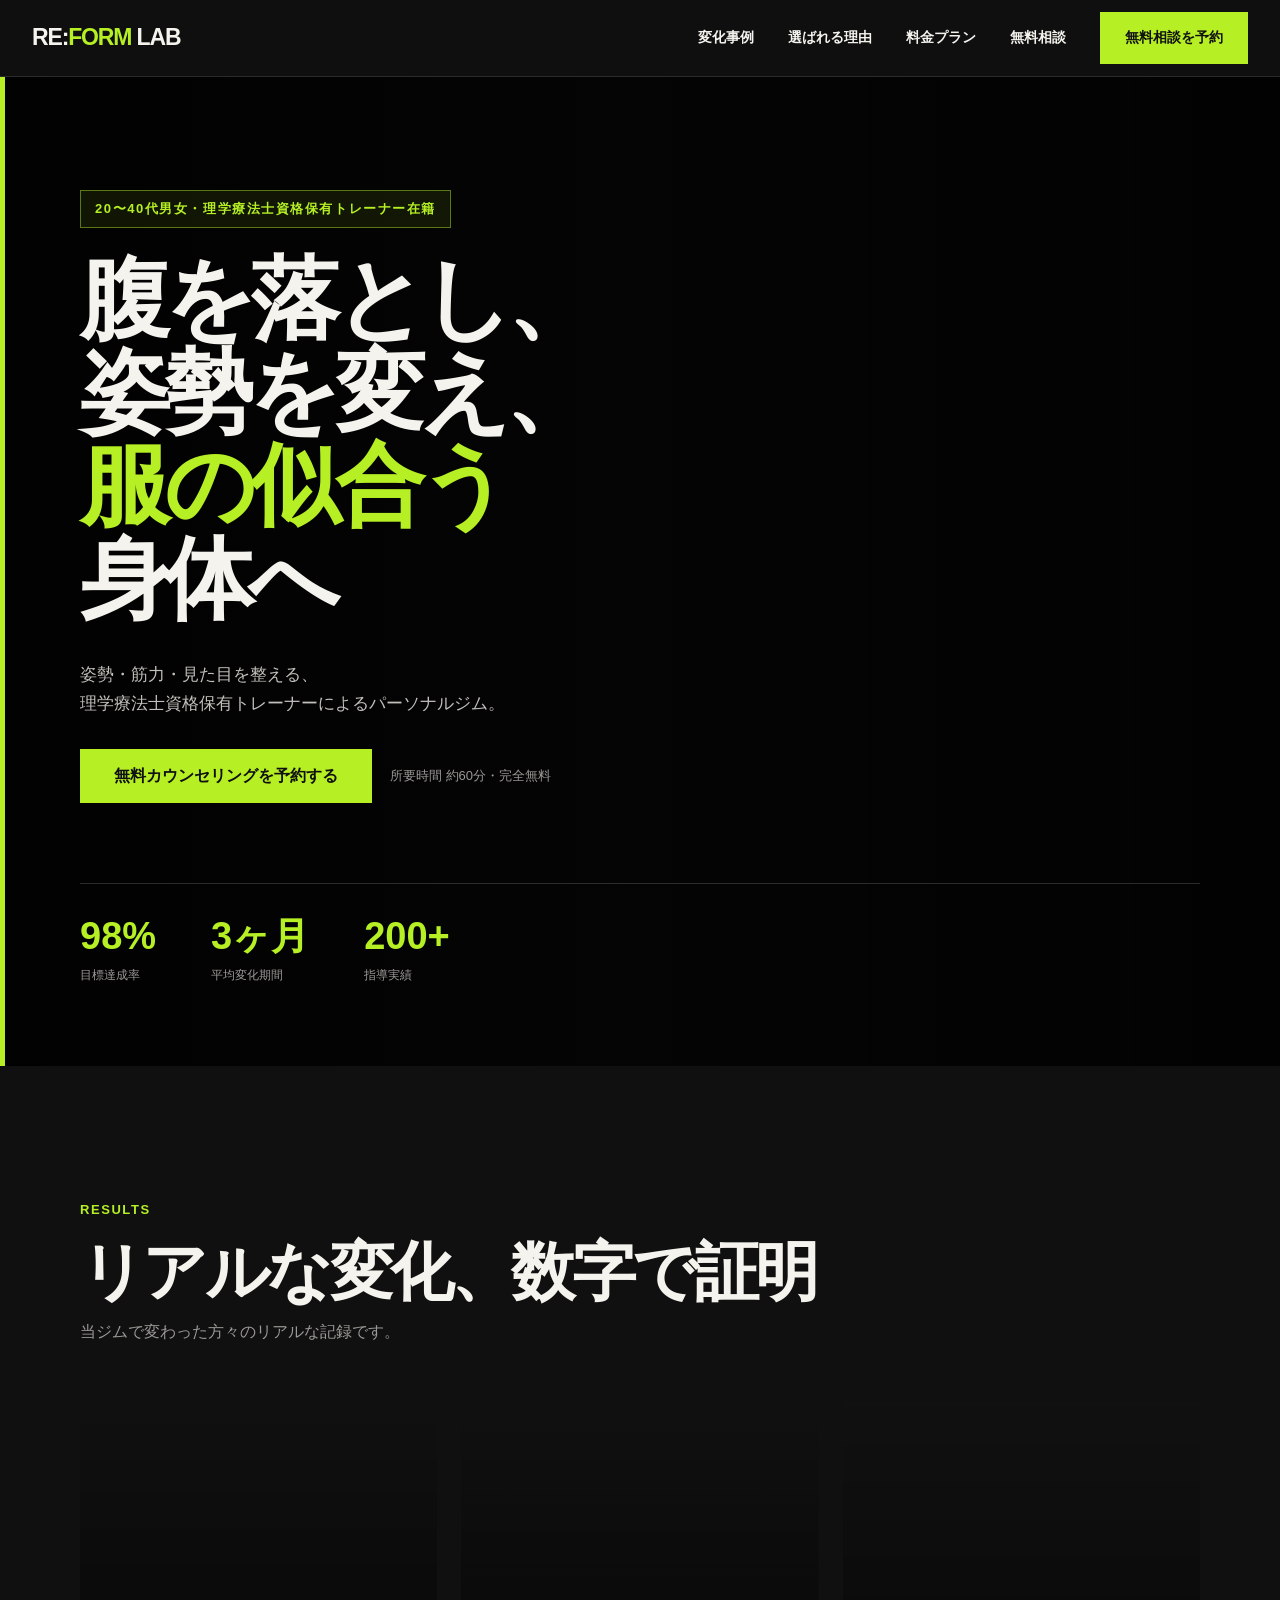
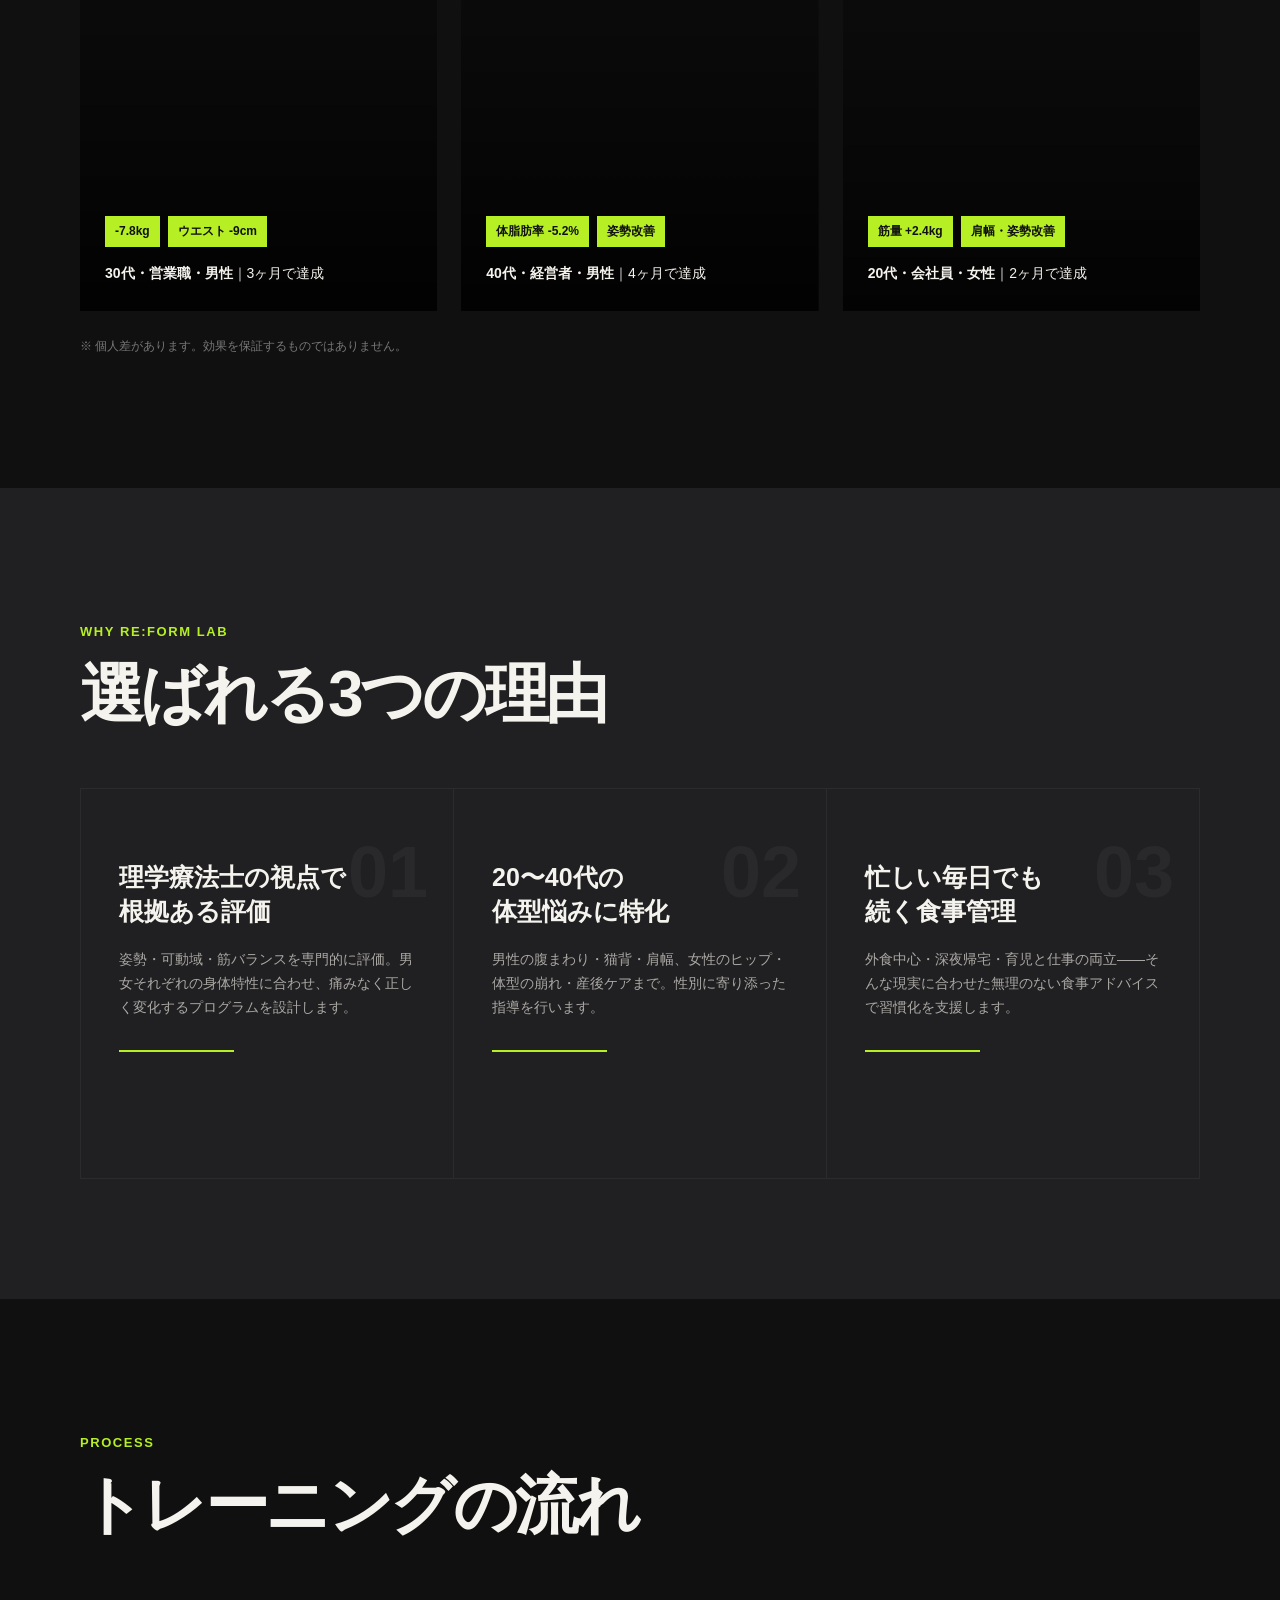
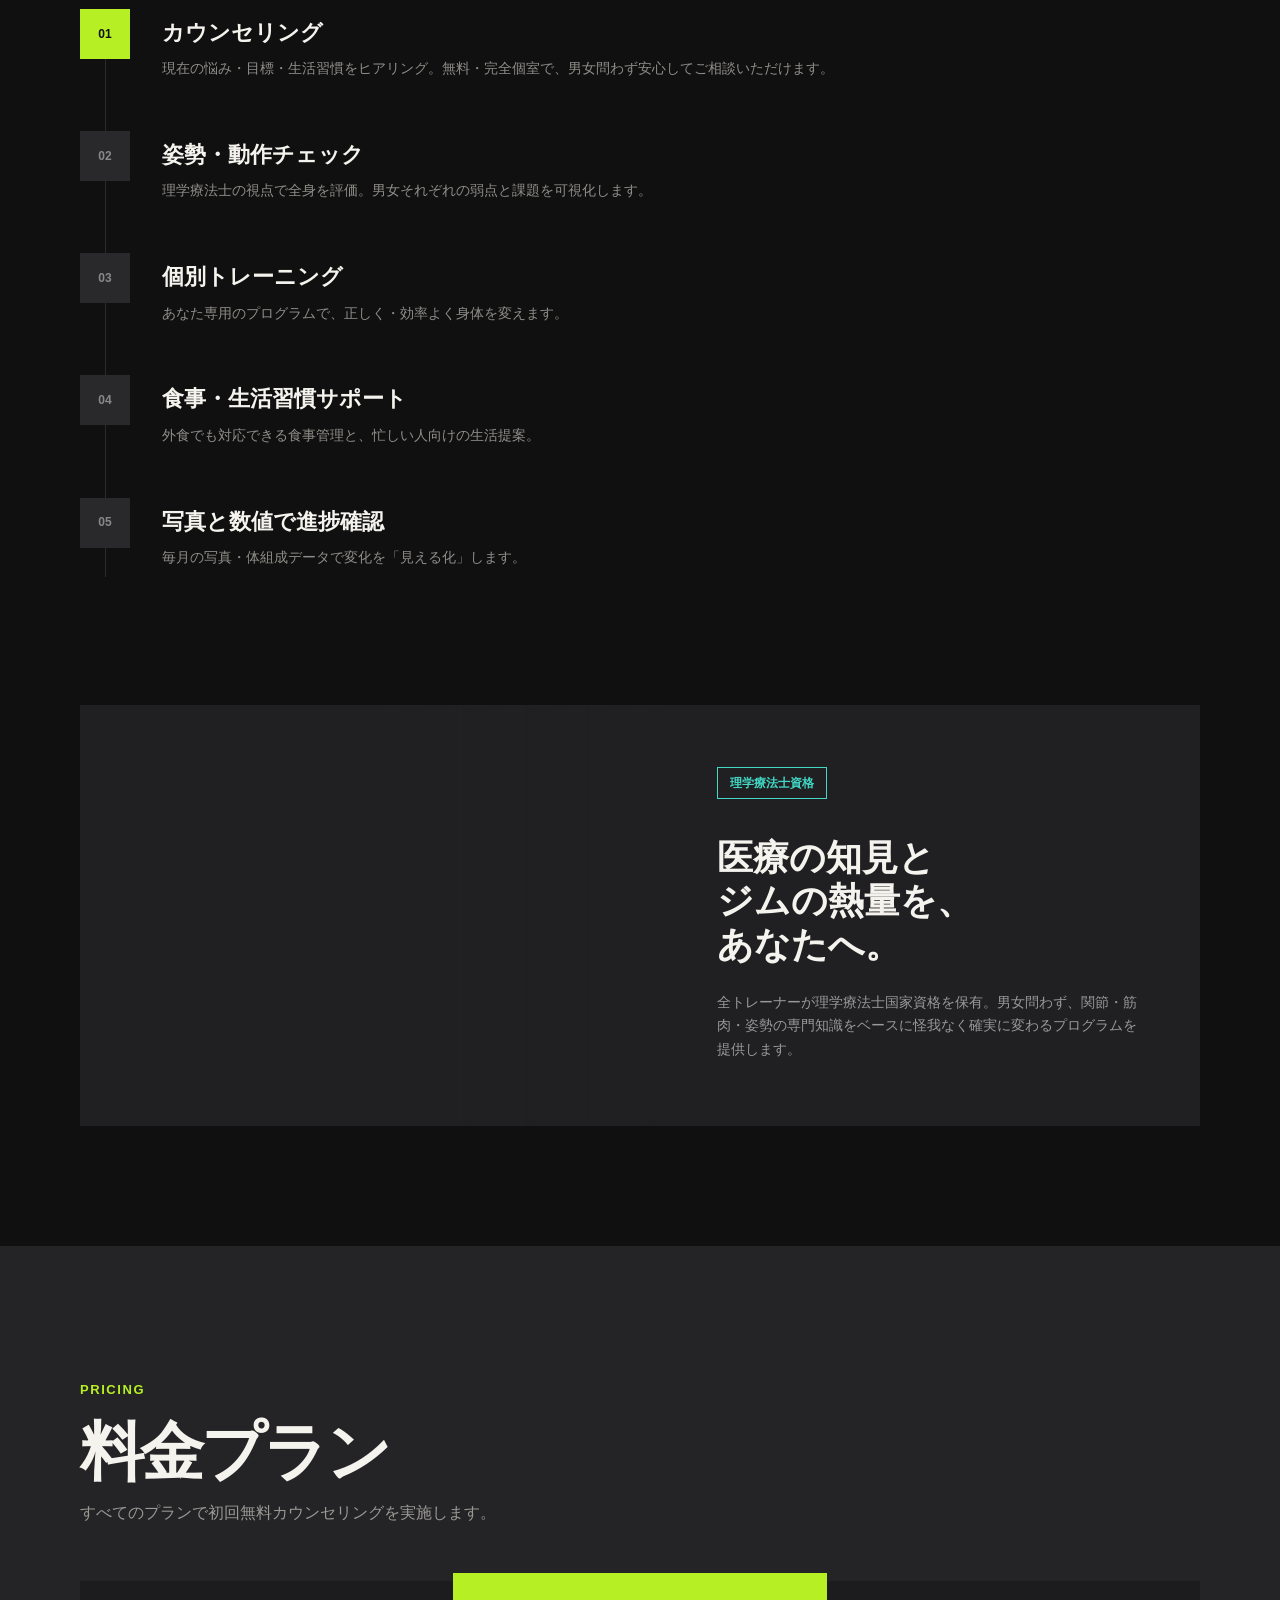
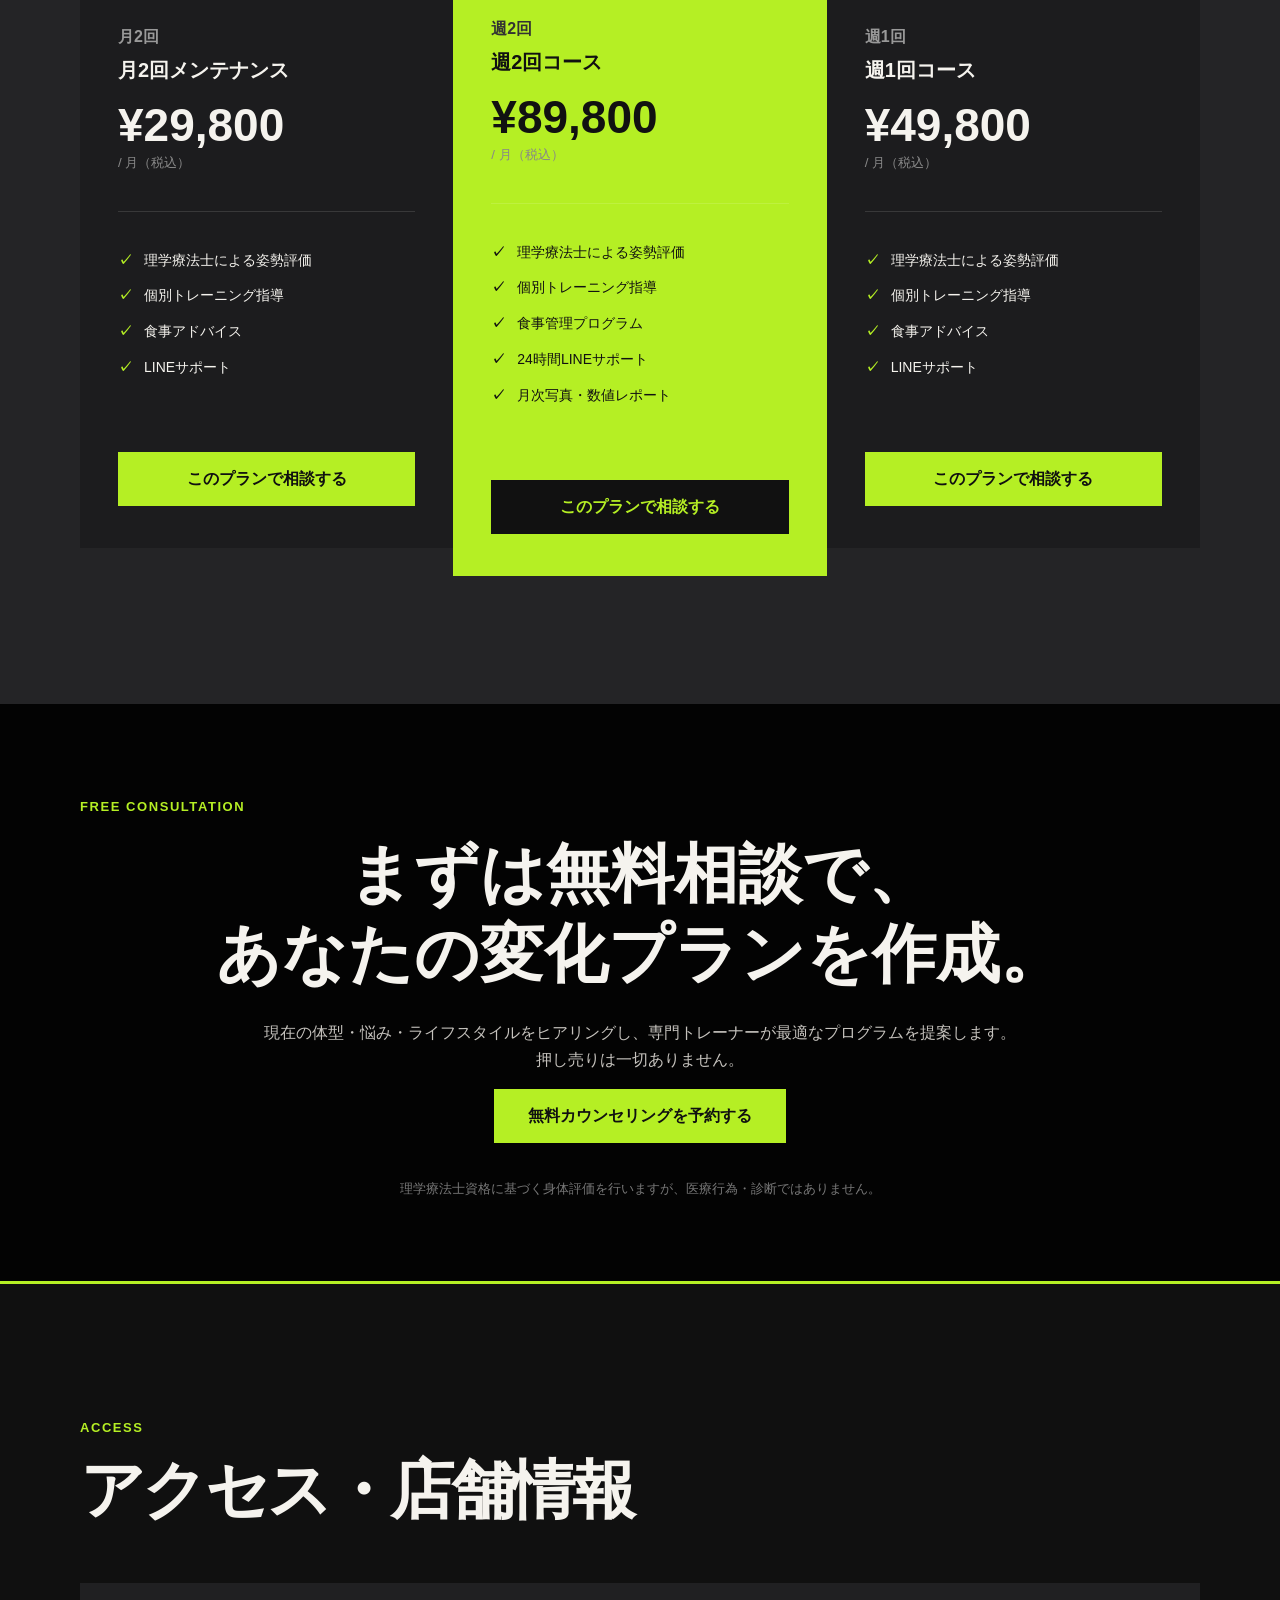
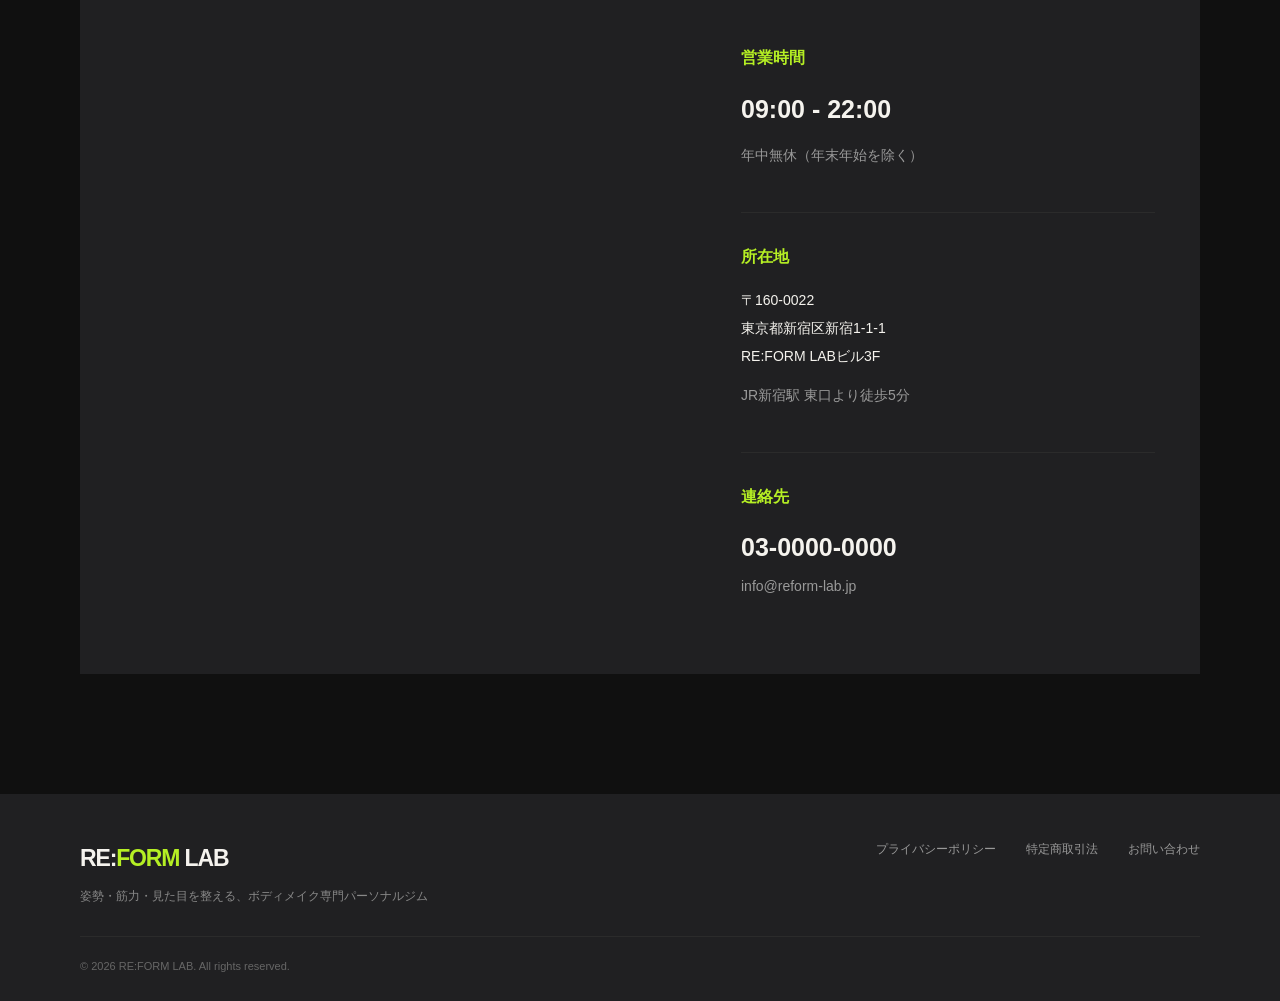
==== commit 806732e5: "Replace index.html with original site version" ====
--- a/index.html
+++ b/index.html
@@ -9,6 +9,7 @@
   <link rel="preconnect" href="https://fonts.gstatic.com" crossorigin>
   <link href="https://fonts.googleapis.com/css2?family=Noto+Sans+JP:wght@400;500;700;900&display=swap" rel="stylesheet">
   <link rel="stylesheet" href="style.css">
+  <script src="https://code.jquery.com/jquery-3.7.1.min.js"></script>
 </head>
 
 <body>
@@ -21,7 +22,7 @@
         <a href="#reasons">選ばれる理由</a>
         <a href="#pricing">料金プラン</a>
         <a href="#access">無料相談</a>
-        <a class="header-cta" href="#contact">無料相談を予約</a>
+        <a class="header-cta" href="#contact"><span>無料相談を予約</span></a>
       </nav>
 
       <button class="menu-button" id="menuButton" aria-label="メニューを開く" aria-expanded="false">
@@ -37,14 +38,10 @@
       <div class="container hero-content">
         <p class="hero-label">20〜40代男女・理学療法士資格保有トレーナー在籍</p>
         <h1>
-          腹を落とし、<br>
-          姿勢を変え、<br>
-          <span>服の似合う</span><br>
-          身体へ。
+          腹を落とし、<br>姿勢を変え、<br><span>服の似合う</span><br>身体へ
         </h1>
         <p class="hero-text">
-          姿勢・筋力・見た目を整える、<br>
-          理学療法士資格保有トレーナーによるパーソナルジム。
+          姿勢・筋力・見た目を整える、<br>理学療法士資格保有トレーナーによるパーソナルジム。
         </p>
         <div class="hero-actions">
           <a class="button button-primary" href="#contact">無料カウンセリングを予約する</a>
@@ -69,15 +66,18 @@
     </section>
 
     <!-- RESULTS -->
-    <section class="section" id="results">
+    <section class="section fadein" id="results">
       <div class="container">
         <p class="section-label">RESULTS</p>
-        <h2>リアルな変化、数字で証明。</h2>
+        <h2>リアルな変化、数字で証明</h2>
         <p class="section-lead">当ジムで変わった方々のリアルな記録です。</p>
 
         <div class="results-grid">
           <article class="result-card result-1">
-            <div class="result-image"></div>
+            <div class="result-image slide">
+              <img src="../img/before wt.jpg" alt="">
+              <img src="../img/man 20.jpg" alt="">
+            </div>
             <div class="result-content">
               <div class="badges">
                 <span>-7.8kg</span><span>ウエスト -9cm</span>
@@ -87,7 +87,10 @@
           </article>
 
           <article class="result-card result-2">
-            <div class="result-image"></div>
+            <div class="result-image slide">
+              <img src="../img/man before black.jpg" alt="">
+              <img src="../img/man 40.jpg" alt="">
+            </div>
             <div class="result-content">
               <div class="badges">
                 <span>体脂肪率 -5.2%</span><span>姿勢改善</span>
@@ -97,7 +100,10 @@
           </article>
 
           <article class="result-card result-3">
-            <div class="result-image"></div>
+            <div class="result-image slide">
+              <img src="../img/lady before.jpg" alt="">
+              <img src="../img/lady after.jpg" alt="">
+            </div>
             <div class="result-content">
               <div class="badges">
                 <span>筋量 +2.4kg</span><span>肩幅・姿勢改善</span>
@@ -112,29 +118,26 @@
     </section>
 
     <!-- REASONS -->
-    <section class="section section-dark" id="reasons">
+    <section class="section section-dark fadein" id="reasons">
       <div class="container">
         <p class="section-label">WHY RE:FORM LAB</p>
-        <h2>選ばれる3つの理由。</h2>
+        <h2>選ばれる3つの理由</h2>
 
         <div class="reason-grid">
           <article class="reason-card">
             <span class="reason-number">01</span>
-            <span class="reason-icon">＋</span>
             <h3>理学療法士の視点で<br>根拠ある評価</h3>
             <p>姿勢・可動域・筋バランスを専門的に評価。男女それぞれの身体特性に合わせ、痛みなく正しく変化するプログラムを設計します。</p>
           </article>
 
           <article class="reason-card">
             <span class="reason-number">02</span>
-            <span class="reason-icon">♧</span>
             <h3>20〜40代の<br>体型悩みに特化</h3>
             <p>男性の腹まわり・猫背・肩幅、女性のヒップ・体型の崩れ・産後ケアまで。性別に寄り添った指導を行います。</p>
           </article>
 
           <article class="reason-card">
             <span class="reason-number">03</span>
-            <span class="reason-icon">＋</span>
             <h3>忙しい毎日でも<br>続く食事管理</h3>
             <p>外食中心・深夜帰宅・育児と仕事の両立――そんな現実に合わせた無理のない食事アドバイスで習慣化を支援します。</p>
           </article>
@@ -143,10 +146,10 @@
     </section>
 
     <!-- PROCESS -->
-    <section class="section" id="process">
+    <section class="section fadein" id="process">
       <div class="container process-wrap">
         <p class="section-label">PROCESS</p>
-        <h2>トレーニングの流れ。</h2>
+        <h2>トレーニングの流れ</h2>
 
         <ol class="process-list">
           <li class="process-item active">
@@ -183,10 +186,10 @@
     </section>
 
     <!-- PRICING -->
-    <section class="section section-gray" id="pricing">
+    <section class="section section-gray fadein" id="pricing">
       <div class="container">
         <p class="section-label">PRICING</p>
-        <h2>料金プラン。</h2>
+        <h2>料金プラン</h2>
         <p class="section-lead">すべてのプランで初回無料カウンセリングを実施します。</p>
 
         <div class="pricing-grid">
@@ -204,7 +207,7 @@
           </article>
 
           <article class="price-card recommended">
-            <span class="recommend">RECOMMENDED</span>
+            <!-- <span class="recommend">RECOMMENDED</span> -->
             <p>週2回</p>
             <h3>週2回コース</h3>
             <strong>¥89,800</strong><small>/ 月（税込）</small>
@@ -235,7 +238,7 @@
     </section>
 
     <!-- CTA -->
-    <section class="cta-section" id="contact">
+    <section class="cta-section fadein" id="contact">
       <div class="cta-overlay"></div>
       <div class="container cta-content">
         <p class="section-label">FREE CONSULTATION</p>
@@ -250,7 +253,7 @@
     <section class="section" id="access">
       <div class="container">
         <p class="section-label">ACCESS</p>
-        <h2>アクセス・店舗情報。</h2>
+        <h2>アクセス・店舗情報</h2>
 
         <div class="access-grid">
           <div class="map">
@@ -263,17 +266,17 @@
 
           <div class="access-info">
             <div class="info-block">
-              <p class="info-label">◷　営業時間</p>
+              <p class="info-label">営業時間</p>
               <h3>09:00 - 22:00</h3>
               <p>年中無休（年末年始を除く）</p>
             </div>
             <div class="info-block">
-              <p class="info-label">⌖　所在地</p>
+              <p class="info-label">所在地</p>
               <p class="address">〒160-0022<br>東京都新宿区新宿1-1-1<br>RE:FORM LABビル3F</p>
               <p>JR新宿駅 東口より徒歩5分</p>
             </div>
             <div class="info-block">
-              <p class="info-label">✉　連絡先</p>
+              <p class="info-label">連絡先</p>
               <h3>03-0000-0000</h3>
               <a href="mailto:info@reform-lab.jp">info@reform-lab.jp</a>
             </div>
@@ -298,6 +301,6 @@
     <div class="container copyright">© 2026 RE:FORM LAB. All rights reserved.</div>
   </footer>
 
-  <script src="js/script.js"></script>
+   <script src="js/script.js"></script> 
 </body>
 </html>
